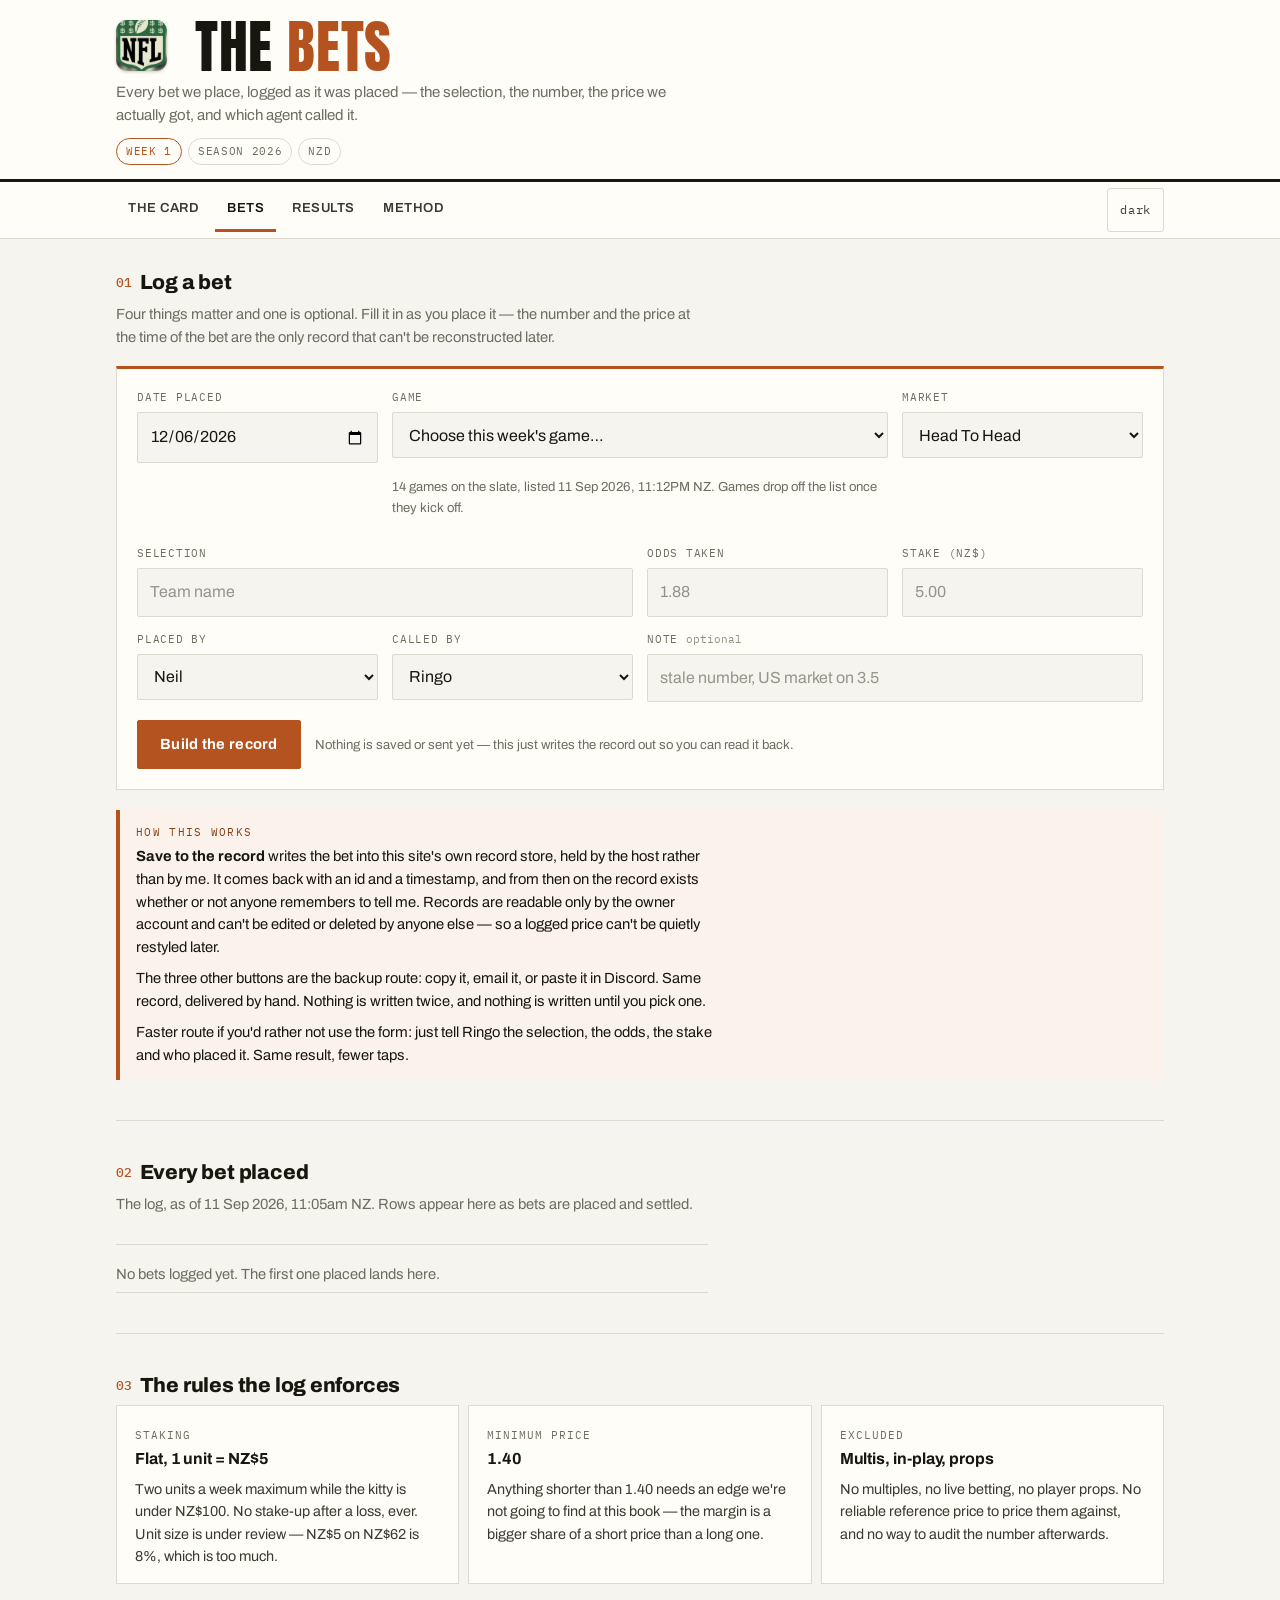
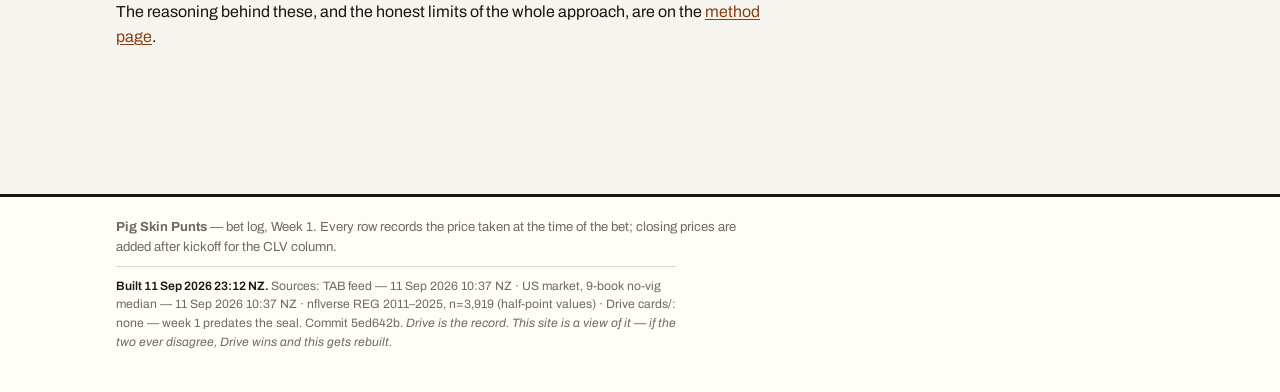
==== bets.html @ 344cbe03 "mark: tile set to the cap height, bottom on the baseline" ====
<!DOCTYPE html>
<html lang="en">
<head>
<meta charset="utf-8">
<meta name="viewport" content="width=device-width, initial-scale=1">
<title>Bets — Pig Skin Punts</title>
<meta name="description" content="Every bet placed, logged as it was placed. Enter a new bet in four fields.">
<link rel="preconnect" href="https://fonts.googleapis.com">
<link rel="preconnect" href="https://fonts.gstatic.com" crossorigin>
<link rel="stylesheet" href="https://fonts.googleapis.com/css2?family=Anton&family=Archivo:wght@400;600;700;800&family=IBM+Plex+Mono:wght@400;600&display=swap">
<link rel="stylesheet" href="assets/style.css?v=7c757b18">
<link rel="stylesheet" href="assets/extra.css?v=d5dc546a">
  <link rel="icon" href="assets/img/mark.png?v=fbabd2e8">
  <link rel="apple-touch-icon" href="assets/img/mark-180.png?v=22c5c44d">
</head>
<body>

<header class="masthead">
  <div class="masthead-inner">
    <h1 class="wordmark"><img class="mark" src="assets/img/mark.png?v=fbabd2e8" alt="" width="56" height="56"> The <span>bets</span></h1>
    <p class="tagline">Every bet we place, logged as it was placed — the selection, the number, the price we actually got, and which agent called it.</p>
    <div class="chips">
      <span class="chip live">Week 1</span>
      <span class="chip">Season 2026</span>
      <span class="chip">NZD</span>
    </div>
  </div>
</header>

<nav class="tabs">
  <div class="inner">
    <a href="index.html">The card</a>
    <a href="bets.html">Bets</a>
    <a href="results.html">Results</a>
    <a href="method.html">Method</a>
    <span class="spacer"></span>
    <button class="theme-toggle" id="themeToggle" type="button" aria-label="Switch colour theme">dark</button>
  </div>
</nav>

<main>

  <section id="entry">
    <h2><span class="num">01</span>Log a bet</h2>
    <p class="dek">Four things matter and one is optional. Fill it in as you place it — the number and the price at the time of the bet are the only record that can't be reconstructed later.</p>

    <form id="betForm" class="bet-form" autocomplete="off">
      <div class="field">
        <label for="f-date">Date placed</label>
        <input id="f-date" name="date" type="date">
      </div>
      <div class="field wide">
        <label for="f-game">Game</label>
        <select id="f-game" name="game">
          <option value="" selected disabled>Choose this week's game&hellip;</option>
        </select>
        <p class="hint" id="slateNote">Loading this week's games&hellip;</p>
      </div>
      <div class="field">
        <label for="f-market">Market</label>
        <select id="f-market" name="market">
          <option>Head To Head</option>
          <option>Line</option>
          <option>Total</option>
        </select>
      </div>
      <div class="field wide">
        <label for="f-sel">Selection</label>
        <input id="f-sel" name="selection" type="text" placeholder="Rams −3.5">
      </div>
      <div class="field">
        <label for="f-odds">Odds taken</label>
        <input id="f-odds" name="odds" type="number" step="0.01" min="1.01" placeholder="1.88" inputmode="decimal">
      </div>
      <div class="field">
        <label for="f-stake">Stake (NZ$)</label>
        <input id="f-stake" name="stake" type="number" step="0.50" min="0.5" placeholder="5.00" inputmode="decimal">
      </div>
      <div class="field">
        <label for="f-by">Placed by</label>
        <select id="f-by" name="placed_by">
          <option>Neil</option>
          <option>Curly</option>
        </select>
      </div>
      <div class="field">
        <label for="f-agent">Called by</label>
        <select id="f-agent" name="agent">
          <option>Ringo</option>
          <option>Curly's agent</option>
          <option>Both</option>
        </select>
      </div>
      <div class="field wide">
        <label for="f-note">Note <span class="opt">optional</span></label>
        <input id="f-note" name="note" type="text" placeholder="stale number, US market on 3.5">
      </div>

      <div class="actions">
        <button type="button" id="betBuild" class="primary">Build the record</button>
        <span class="hint">Nothing is saved or sent yet — this just writes the record out so you can read it back.</span>
      </div>
    </form>

    <div id="betOut" class="bet-out" hidden>
      <span class="kicker">The record — check it, then file it</span>
      <pre id="betLine" class="bet-line"></pre>
      <p class="hint">Nothing is saved or sent until you pick one of these four.</p>
      <div class="actions">
        <button type="button" id="betSave" class="primary">Save to the record</button>
        <button type="button" id="betCopy">Copy</button>
        <a id="betMail" class="btn-link" href="#">Email it to Ringo</a>
        <a id="betDiscord" class="btn-link" href="#">Or just paste it in Discord</a>
      </div>
      <p class="hint" id="betMsg"></p>
    </div>

    <div class="callout">
      <span class="kicker">How this works</span>
      <p><strong>Save to the record</strong> writes the bet into this site's own record store, held by the host rather than by me. It comes back with an id and a timestamp, and from then on the record exists whether or not anyone remembers to tell me. Records are readable only by the owner account and can't be edited or deleted by anyone else — so a logged price can't be quietly restyled later.</p>
      <p>The three other buttons are the backup route: copy it, email it, or paste it in Discord. Same record, delivered by hand. Nothing is written twice, and nothing is written until you pick one.</p>
      <p>Faster route if you'd rather not use the form: just tell Ringo the selection, the odds, the stake and who placed it. Same result, fewer taps.</p>
    </div>
  </section>

  <hr class="rule">

  <section>
    <h2><span class="num">02</span>Every bet placed</h2>
    <p class="dek" id="ledgerNote">The log. Rows appear here as bets are placed and settled.</p>
    <div id="betsTable" class="table-wrap">Loading the log…</div>
  </section>

  <hr class="rule">

  <section>
    <h2><span class="num">03</span>The rules the log enforces</h2>
    <div class="grid three">
      <div class="panel">
        <span class="meta">Staking</span>
        <h3>Flat, 1 unit = NZ$5</h3>
        <p>Two units a week maximum while the kitty is under NZ$100. No stake-up after a loss, ever. Unit size is under review — NZ$5 on NZ$62 is 8%, which is too much.</p>
      </div>
      <div class="panel">
        <span class="meta">Minimum price</span>
        <h3>1.40</h3>
        <p>Anything shorter than 1.40 needs an edge we're not going to find at this book — the margin is a bigger share of a short price than a long one.</p>
      </div>
      <div class="panel">
        <span class="meta">Excluded</span>
        <h3>Multis, in-play, props</h3>
        <p>No multiples, no live betting, no player props. No reliable reference price to price them against, and no way to audit the number afterwards.</p>
      </div>
    </div>
    <p style="margin-top:16px">The reasoning behind these, and the honest limits of the whole approach, are on the <a href="method.html">method page</a>.</p>
  </section>

</main>

<footer>
  <div class="inner">
    <p><strong>Pig Skin Punts</strong> — bet log, Week 1. Every row records the price taken at the time of the bet; closing prices are added after kickoff for the CLV column.</p>
  </div>
</footer>

<script src="assets/app.js?v=a3cd8387"></script>
</body>
</html>
---- assets/style.css ----
/* Pig Skin Punts — design system
   Light default, dark theme via [data-theme]. No @import (iOS Safari blocks
   rendering), no backdrop-filter, no IntersectionObserver reveals. */

:root {
  --paper: #f6f4ee;
  --surface: #fffdf8;
  --surface-2: #efece3;
  --ink: #17170f;
  --ink-2: #3b3a2f;
  --muted: #6e6c60;
  --line: #ddd9ce;
  --line-strong: #c4bfb0;

  --leather: #b4531f;
  --leather-deep: #8a3e14;
  --ringo: #0e6e63;
  --curly: #6d4ab8;
  --qualify: #1b7f3b;
  --fail: #9a9488;
  --warn: #a8600d;

  --display: "Anton", "Haettenschweiler", "Arial Narrow", sans-serif;
  --sans: "Archivo", -apple-system, BlinkMacSystemFont, "Segoe UI", sans-serif;
  --mono: "IBM Plex Mono", ui-monospace, "SF Mono", Menlo, monospace;

  --gap: 9px;
  --pad: 16px;
  --radius: 3px;
  --rule: 1px solid var(--line);
}

[data-theme="dark"] {
  --paper: #12120e;
  --surface: #1a1a15;
  --surface-2: #23231c;
  --ink: #ece8de;
  --ink-2: #c9c4b7;
  --muted: #948f80;
  --line: #302f27;
  --line-strong: #45443a;
  --leather: #e2793c;
  --leather-deep: #f0a06a;
  --ringo: #35b3a4;
  --curly: #a688f0;
  --qualify: #4ec274;
  --fail: #7d786c;
  --warn: #d99a3c;
}

* { box-sizing: border-box; }

html { -webkit-text-size-adjust: 100%; }

body {
  margin: 0;
  background: var(--paper);
  color: var(--ink);
  font-family: var(--sans);
  font-size: 16px;
  line-height: 1.55;
  font-synthesis-weight: none;
}

/* ---------- masthead + nav ---------- */
.masthead {
  border-bottom: 3px solid var(--ink);
  background: var(--surface);
}
.masthead-inner {
  max-width: 1080px;
  margin: 0 auto;
  padding: 20px var(--pad) 14px;
}
.wordmark {
  font-family: var(--display);
  font-size: clamp(2.1rem, 7vw, 3.6rem);
  line-height: 0.92;
  letter-spacing: 0.01em;
  text-transform: uppercase;
  margin: 0;
}
.wordmark span { color: var(--leather); }
.tagline {
  margin: 8px 0 0;
  color: var(--muted);
  font-size: 0.94rem;
  max-width: 62ch;
}

nav.tabs {
  background: var(--surface);
  border-bottom: var(--rule);
  position: sticky;
  top: 0;
  z-index: 20;
}
nav.tabs .inner {
  max-width: 1080px;
  margin: 0 auto;
  padding: 0 var(--pad);
  display: flex;
  align-items: center;
  gap: 4px;
  flex-wrap: wrap;
}
nav.tabs a {
  display: inline-flex;
  align-items: center;
  min-height: 44px;
  padding: 0 12px;
  color: var(--ink-2);
  text-decoration: none;
  font-size: 0.82rem;
  font-weight: 600;
  letter-spacing: 0.04em;
  text-transform: uppercase;
  border-bottom: 3px solid transparent;
}
nav.tabs a:hover { color: var(--leather); }
nav.tabs a[aria-current="page"] {
  color: var(--ink);
  border-bottom-color: var(--leather);
}
nav.tabs .spacer { flex: 1; }
.theme-toggle {
  min-height: 44px;
  padding: 0 12px;
  background: none;
  border: var(--rule);
  border-radius: var(--radius);
  color: var(--ink-2);
  font-family: var(--mono);
  font-size: 0.72rem;
  letter-spacing: 0.06em;
  cursor: pointer;
  margin: 6px 0;
}
.theme-toggle:hover { border-color: var(--leather); color: var(--leather); }

/* ---------- layout ---------- */
main {
  max-width: 1080px;
  margin: 0 auto;
  padding: 28px var(--pad) 64px;
}
section { margin: 0 0 40px; }
section > h2 {
  font-family: var(--sans);
  font-weight: 800;
  font-size: 1.28rem;
  letter-spacing: -0.01em;
  margin: 0 0 4px;
}
section > h2 .num {
  font-family: var(--mono);
  font-size: 0.8rem;
  color: var(--leather);
  font-weight: 500;
  margin-right: 8px;
  vertical-align: 2px;
}
.dek {
  color: var(--muted);
  font-size: 0.92rem;
  margin: 0 0 18px;
  max-width: 74ch;
}
.rule { border: 0; border-top: var(--rule); margin: 36px 0; }

p { max-width: 74ch; }
strong { font-weight: 700; }
a { color: var(--leather-deep); text-decoration-thickness: 1px; text-underline-offset: 2px; }

/* ---------- verdict banner ---------- */
.verdict {
  border: 2px solid var(--ink);
  border-left-width: 10px;
  background: var(--surface);
  padding: 18px 20px;
  margin-bottom: 28px;
}
.verdict.empty { border-left-color: var(--fail); }
.verdict .kicker {
  font-family: var(--mono);
  font-size: 0.72rem;
  letter-spacing: 0.14em;
  text-transform: uppercase;
  color: var(--muted);
}
.verdict h2 {
  font-family: var(--display);
  text-transform: uppercase;
  font-size: 1.6rem;
  line-height: 1.05;
  margin: 6px 0 6px;
}
.verdict p { margin: 0; color: var(--ink-2); font-size: 0.96rem; }

/* ---------- stat row ---------- */
.stats {
  display: grid;
  grid-template-columns: repeat(auto-fit, minmax(150px, 1fr));
  gap: var(--gap);
}
.stat {
  background: var(--surface);
  border: var(--rule);
  padding: 12px 14px;
}
.stat .label {
  font-family: var(--mono);
  font-size: 0.68rem;
  letter-spacing: 0.1em;
  text-transform: uppercase;
  color: var(--muted);
  display: block;
}
.stat .value {
  font-family: var(--mono);
  font-size: 1.5rem;
  font-weight: 600;
  font-variant-numeric: tabular-nums;
  display: block;
  margin-top: 4px;
  letter-spacing: -0.02em;
}
.stat .note { font-size: 0.78rem; color: var(--muted); display: block; margin-top: 2px; }
.stat.warn .value { color: var(--warn); }
.stat.pass .value { color: var(--fail); }

/* ---------- chips ---------- */
.chips { display: flex; flex-wrap: wrap; gap: 6px; margin: 10px 0 0; }
.chip {
  font-family: var(--mono);
  font-size: 0.7rem;
  letter-spacing: 0.06em;
  text-transform: uppercase;
  padding: 4px 9px;
  border: var(--rule);
  border-radius: 999px;
  color: var(--muted);
  background: var(--surface);
}
.chip.ringo { color: var(--ringo); border-color: var(--ringo); }
.chip.curly { color: var(--curly); border-color: var(--curly); }
.chip.live { color: var(--leather); border-color: var(--leather); }

/* ---------- the gate bar (signature viz) ---------- */
.gate-row {
  display: grid;
  grid-template-columns: 132px 1fr 74px;
  gap: 12px;
  align-items: center;
  padding: 9px 0;
  border-bottom: var(--rule);
}
.gate-row:last-child { border-bottom: 0; }
.gate-row .who { font-size: 0.86rem; font-weight: 600; }
.gate-row .who small {
  display: block;
  font-family: var(--mono);
  font-weight: 400;
  font-size: 0.68rem;
  color: var(--muted);
  letter-spacing: 0.04em;
}
.gate {
  position: relative;
  height: 20px;
  background: var(--surface-2);
  border-radius: 2px;
  overflow: hidden;
}
.gate .zero,
.gate .threshold {
  position: absolute;
  top: 0;
  bottom: 0;
  width: 1px;
}
.gate .zero { background: var(--line-strong); }
.gate .threshold {
  border-left: 1px dashed var(--qualify);
  background: none;
  width: 0;
}
.gate .bar {
  position: absolute;
  top: 4px;
  bottom: 4px;
  background: var(--fail);
  border-radius: 1px;
}
.gate .bar.qualify { background: var(--qualify); }
.gate .edgeline {
  position: absolute;
  top: 0;
  bottom: 0;
  width: 1px;
  background: var(--ink);
}
.gate-col { text-align: right; }
.gate-col .edge {
  font-family: var(--mono);
  font-size: 0.9rem;
  font-weight: 600;
  font-variant-numeric: tabular-nums;
}
.gate-col .badge {
  display: block;
  font-family: var(--mono);
  font-size: 0.62rem;
  letter-spacing: 0.1em;
  text-transform: uppercase;
  color: var(--hair, var(--muted));
  margin-top: 2px;
}
.gate-col .badge.pass { color: var(--fail); }
.gate-col .badge.qualify { color: var(--qualify); }
.legend {
  display: flex;
  flex-wrap: wrap;
  gap: 14px;
  font-size: 0.76rem;
  color: var(--muted);
  margin-top: 12px;
}
.legend i {
  display: inline-block;
  width: 22px;
  height: 8px;
  vertical-align: 1px;
  margin-right: 5px;
  border-radius: 1px;
}

/* ---------- tables ---------- */
.table-wrap { overflow-x: auto; -webkit-overflow-scrolling: touch; }
table {
  width: 100%;
  border-collapse: collapse;
  font-size: 0.88rem;
  min-width: 520px;
}
caption {
  text-align: left;
  font-family: var(--mono);
  font-size: 0.72rem;
  letter-spacing: 0.08em;
  text-transform: uppercase;
  color: var(--muted);
  padding-bottom: 8px;
}
th, td {
  text-align: left;
  padding: 9px 10px;
  border-bottom: var(--rule);
  vertical-align: bottom;
}
thead th {
  font-family: var(--mono);
  font-size: 0.68rem;
  letter-spacing: 0.08em;
  text-transform: uppercase;
  color: var(--muted);
  font-weight: 500;
  border-bottom: 1px solid var(--line-strong);
}
td.n, th.n {
  text-align: right;
  font-family: var(--mono);
  font-variant-numeric: tabular-nums;
}
tbody tr:hover { background: var(--surface); }
tr.flagged td { background: color-mix(in srgb, var(--qualify) 9%, transparent); }
td .was { color: var(--muted); font-size: 0.78rem; display: block; }
.neg { color: var(--fail); }
.pos { color: var(--qualify); font-weight: 600; }

/* ---------- spike chart ---------- */
.spikes {
  display: flex;
  align-items: flex-end;
  gap: 10px;
  height: 190px;
  padding: 16px 14px 0;
  background: var(--surface);
  border: var(--rule);
  margin-top: 14px;
}
.spike {
  flex: 1;
  display: flex;
  flex-direction: column;
  justify-content: flex-end;
  align-items: center;
  height: 100%;
  gap: 4px;
}
.spike .bars { display: flex; align-items: flex-end; gap: 3px; height: 100%; width: 100%; justify-content: center; }
.spike .b {
  width: 45%;
  max-width: 22px;
  border-radius: 1px 1px 0 0;
  transition: height 240ms ease;
}
.spike .b.one { background: var(--ringo); }
.spike .b.two { background: var(--leather); opacity: 0.35; }
.spike .val {
  font-family: var(--mono);
  font-size: 0.66rem;
  color: var(--muted);
  font-variant-numeric: tabular-nums;
}
.spike .k {
  font-family: var(--mono);
  font-size: 0.78rem;
  font-weight: 600;
  border-top: var(--rule);
  width: 100%;
  text-align: center;
  padding-top: 4px;
}
.toggle-row { display: flex; flex-wrap: wrap; gap: 8px; margin-top: 12px; }
.toggle-row button {
  min-height: 44px;
  padding: 0 14px;
  font-family: var(--mono);
  font-size: 0.74rem;
  letter-spacing: 0.05em;
  text-transform: uppercase;
  background: var(--surface);
  border: var(--rule);
  border-radius: var(--radius);
  color: var(--muted);
  cursor: pointer;
}
.toggle-row button[aria-pressed="true"] {
  border-color: var(--ink);
  color: var(--ink);
  font-weight: 600;
}

/* ---------- cards / panels ---------- */
.grid { display: grid; gap: var(--gap); }
.grid.two { grid-template-columns: repeat(auto-fit, minmax(280px, 1fr)); }
.grid.three { grid-template-columns: repeat(auto-fit, minmax(230px, 1fr)); }
.panel {
  background: var(--surface);
  border: var(--rule);
  padding: 16px 18px;
}
.panel h3 {
  margin: 0 0 6px;
  font-size: 1rem;
  font-weight: 700;
  letter-spacing: -0.005em;
}
.panel p { margin: 0 0 10px; font-size: 0.9rem; color: var(--ink-2); }
.panel p:last-child { margin-bottom: 0; }
.panel .meta {
  font-family: var(--mono);
  font-size: 0.68rem;
  letter-spacing: 0.09em;
  text-transform: uppercase;
  color: var(--muted);
}
.panel.agent-ringo { border-top: 3px solid var(--ringo); }
.panel.agent-curly { border-top: 3px solid var(--curly); }
.panel.accept { border-left: 4px solid var(--qualify); }
.panel.reject { border-left: 4px solid var(--leather); }
.panel.hold { border-left: 4px solid var(--warn); }

/* ---------- lists ---------- */
ul.tight { margin: 8px 0 0; padding-left: 18px; }
ul.tight li { margin-bottom: 6px; font-size: 0.92rem; }
ol.steps { margin: 8px 0 0; padding-left: 20px; }
ol.steps li { margin-bottom: 8px; font-size: 0.92rem; }
dl.facts { margin: 0; }
dl.facts div {
  display: grid;
  grid-template-columns: 1fr auto;
  gap: 10px;
  padding: 7px 0;
  border-bottom: var(--rule);
  font-size: 0.9rem;
}
dl.facts dt { color: var(--ink-2); }
dl.facts dd {
  margin: 0;
  font-family: var(--mono);
  font-variant-numeric: tabular-nums;
  font-weight: 600;
}

/* ---------- code / hashes ---------- */
code, .mono {
  font-family: var(--mono);
  font-size: 0.84em;
  background: var(--surface-2);
  padding: 1px 5px;
  border-radius: 2px;
}
pre {
  font-family: var(--mono);
  font-size: 0.78rem;
  background: var(--surface-2);
  border: var(--rule);
  padding: 12px 14px;
  overflow-x: auto;
  margin: 12px 0;
  line-height: 1.6;
}
pre code { background: none; padding: 0; }

/* ---------- seal ---------- */
.seal-grid { display: grid; gap: var(--gap); grid-template-columns: repeat(auto-fit, minmax(250px, 1fr)); }
.seal {
  border: var(--rule);
  background: var(--surface);
  padding: 14px 16px;
}
.seal.ringo { border-top: 3px solid var(--ringo); }
.seal.curly { border-top: 3px solid var(--curly); }
.seal .who {
  font-family: var(--mono);
  font-size: 0.72rem;
  letter-spacing: 0.1em;
  text-transform: uppercase;
  display: flex;
  justify-content: space-between;
}
.seal .hash {
  font-family: var(--mono);
  font-size: 0.72rem;
  word-break: break-all;
  color: var(--muted);
  background: var(--surface-2);
  padding: 8px 9px;
  margin: 10px 0 8px;
  border-radius: 2px;
}
.seal .state { font-family: var(--mono); font-size: 0.72rem; }

/* ---------- callout ---------- */
.callout {
  border-left: 4px solid var(--leather);
  background: color-mix(in srgb, var(--leather) 6%, var(--surface));
  padding: 14px 16px;
  margin: 16px 0;
}
.callout .kicker {
  font-family: var(--mono);
  font-size: 0.68rem;
  letter-spacing: 0.12em;
  text-transform: uppercase;
  color: var(--leather-deep);
  display: block;
  margin-bottom: 4px;
}
.callout p { margin: 0 0 8px; font-size: 0.92rem; }
.callout p:last-child { margin-bottom: 0; }

/* ---------- footer ---------- */
footer {
  border-top: 3px solid var(--ink);
  background: var(--surface);
  margin-top: 40px;
}
footer .inner {
  max-width: 1080px;
  margin: 0 auto;
  padding: 20px var(--pad) 32px;
  font-size: 0.82rem;
  color: var(--muted);
}
footer .inner p { margin: 0 0 8px; max-width: 80ch; }

/* ---------- responsive ---------- */
@media (max-width: 560px) {
  .gate-row { grid-template-columns: 1fr; gap: 6px; padding: 12px 0; }
  .gate-col { text-align: left; }
  .gate-col .badge { display: inline; margin-left: 8px; }
  .wordmark { letter-spacing: 0; }
  .spikes { height: 160px; gap: 5px; padding: 12px 8px 0; }
  .spike .b { max-width: 14px; }
}

@media (prefers-reduced-motion: reduce) {
  * { transition: none !important; animation: none !important; }
}

@media print {
  nav.tabs, .theme-toggle { display: none; }
  body { background: #fff; }
}
---- assets/extra.css ----
/* Pig Skin Punts — components for the betting pages (bets / results / record strip).
   Kept separate from style.css so the older pages are untouched. */

/* ---------- record strip ---------- */
.stats.record-strip {
  display: grid;
  grid-template-columns: repeat(6, minmax(0, 1fr));
  gap: 1px;
  background: var(--line);
  border: 1px solid var(--line);
  margin: 22px 0 34px;
}
.stats.record-strip .stat {
  background: var(--surface);
  padding: 14px 14px 16px;
  border: 0;
}
.stats.record-strip .stat .value { font-size: 1.5rem; }
.stat.good .value { color: var(--qualify); }
.stat.fail .value { color: var(--fail); }

/* ---------- empty states ---------- */
.empty-note {
  color: var(--muted);
  font-size: 0.92rem;
  padding: 18px 0 6px;
  border-top: 1px solid var(--line);
  border-bottom: 1px solid var(--line);
  margin: 10px 0 0;
}

/* ---------- bankroll chart ---------- */
.chart { margin: 16px 0 6px; }
.chart svg { width: 100%; height: auto; display: block; color: var(--muted); }

/* ---------- bet entry form ---------- */
.bet-form {
  display: grid;
  grid-template-columns: repeat(4, minmax(0, 1fr));
  gap: 14px;
  margin: 18px 0 20px;
  padding: 20px;
  background: var(--surface);
  border: 1px solid var(--line);
  border-top: 3px solid var(--leather);
}
.field { display: flex; flex-direction: column; gap: 6px; min-width: 0; }
.field.wide { grid-column: span 2; }
.field label {
  font-family: var(--mono);
  font-size: 0.68rem;
  letter-spacing: 0.07em;
  text-transform: uppercase;
  color: var(--muted);
}
.field .opt { text-transform: none; letter-spacing: 0; opacity: 0.75; }
.field input, .field select {
  font: inherit;
  font-size: 1rem;
  padding: 11px 12px;
  min-height: 46px;
  color: var(--ink);
  background: var(--paper);
  border: 1px solid var(--line);
  border-radius: 2px;
  width: 100%;
  box-sizing: border-box;
}
.field input:focus, .field select:focus {
  outline: 2px solid var(--ringo);
  outline-offset: 1px;
  border-color: var(--ringo);
}
.field input::placeholder { color: var(--muted); opacity: 0.7; }
.bet-form .actions { grid-column: 1 / -1; }

/* ---------- buttons ---------- */
.actions {
  display: flex;
  flex-wrap: wrap;
  align-items: center;
  gap: 14px;
  margin-top: 4px;
}
button.primary {
  font: inherit;
  font-weight: 700;
  font-size: 0.92rem;
  letter-spacing: 0.02em;
  padding: 12px 22px;
  min-height: 46px;
  color: #fff;
  background: var(--leather);
  border: 1px solid var(--leather);
  border-radius: 2px;
  cursor: pointer;
}
button.primary:hover { background: var(--leather-deep); border-color: var(--leather-deep); }
a.btn-link {
  font-family: var(--mono);
  font-size: 0.82rem;
  color: var(--ringo);
  text-decoration: none;
  border-bottom: 1px solid currentColor;
  padding-bottom: 1px;
}
a.btn-link:hover { color: var(--leather); }
.hint { font-size: 0.82rem; color: var(--muted); }

/* ---------- the built record ---------- */
.bet-out {
  margin: 0 0 22px;
  padding: 18px 20px 20px;
  background: var(--surface);
  border: 1px solid var(--line);
  border-left: 3px solid var(--ringo);
}
.bet-line {
  font-family: var(--mono);
  font-size: 0.84rem;
  line-height: 1.6;
  white-space: pre-wrap;
  word-break: break-word;
  margin: 10px 0 16px;
  padding: 14px;
  background: var(--paper);
  border: 1px solid var(--line);
  color: var(--ink);
}

/* ---------- build stamp ---------- */
.build-stamp {
  font-size: 0.76rem;
  line-height: 1.55;
  color: var(--muted);
  margin-top: 12px;
  padding-top: 10px;
  border-top: 1px solid var(--line);
}
.build-stamp strong { color: var(--ink); font-weight: 600; }

/* ---------- long tables ---------- */
.table-wrap table tbody tr:nth-child(even) { background: rgba(0, 0, 0, 0.028); }
[data-theme="dark"] .table-wrap table tbody tr:nth-child(even) { background: rgba(255, 255, 255, 0.045); }
.table-wrap table tbody tr:hover { background: rgba(180, 83, 31, 0.07); }
td.near, .near { color: var(--leather); font-weight: 600; }

/* ---------- footer links ---------- */
.footer-links { margin-top: 10px; }
.footer-links a { color: var(--muted); }
.footer-links a:hover { color: var(--leather); }

/* ---------- responsive ---------- */
@media (max-width: 900px) {
  .stats.record-strip { grid-template-columns: repeat(3, minmax(0, 1fr)); }
  .bet-form { grid-template-columns: repeat(2, minmax(0, 1fr)); }
}
@media (max-width: 560px) {
  .stats.record-strip { grid-template-columns: repeat(2, minmax(0, 1fr)); }
  .bet-form { grid-template-columns: minmax(0, 1fr); padding: 16px; }
  .field.wide { grid-column: span 1; }
  .stats.record-strip .stat .value { font-size: 1.28rem; }
}

/* ---------- form controls that refuse to shrink ----------
   A bare `1fr` grid track has an automatic minimum, so any control with a large intrinsic
   width drags the whole column wider than the box that contains it. WebKit's date control
   is the worst offender (iOS gives input[type=date] its own width), so the tracks above are
   all minmax(0, 1fr) and the controls get pinned to their cell. Deliberately no
   appearance:none — the native date picker on iOS is worth keeping. */
.field input, .field select { min-width: 0; max-width: 100%; }
.field input[type="date"] { width: 100%; min-width: 0; max-width: 100%; }

/* iOS is the case this block exists for. Its date control ignores width:100% and sizes
   itself, so it gets WebKit's own fill value. The @supports gate is iOS-only -- no other
   engine exposes -webkit-touch-callout as "none", so this cannot affect desktop browsers,
   and appearance is deliberately left alone so the native date picker keeps working. */
@supports (-webkit-touch-callout: none) {
  .field input[type="date"] { width: -webkit-fill-available; max-width: 100%; }
}

/* ---------- the mark ----------
   The shield sits inside the wordmark rather than beside it, so it scales with the display
   type and needs no extra layout: inline-block, sized in em, nudged to sit on the caps'
   baseline. Inline (not flex) on purpose -- a flex wordmark would swallow the space
   between "Pig Skin" and the highlighted word. */
h1.wordmark img.mark {
  display: inline-block;
  height: 0.88em;
  width: 0.88em;
  border-radius: 22%;
  vertical-align: baseline;
  margin-right: 0.24em;
  box-shadow: 0 1px 3px rgba(23, 23, 15, 0.22);
};

/* The tile's own background is dark green, which reads well on the cream theme and
   disappears against the dark one. A hairline ring (drawn as a shadow, so it costs no
   layout) separates it without changing the mark itself. */
html[data-theme="dark"] h1.wordmark img.mark {
  box-shadow: 0 0 0 1px rgba(246, 244, 238, 0.32), 0 1px 3px rgba(0, 0, 0, 0.55);
}
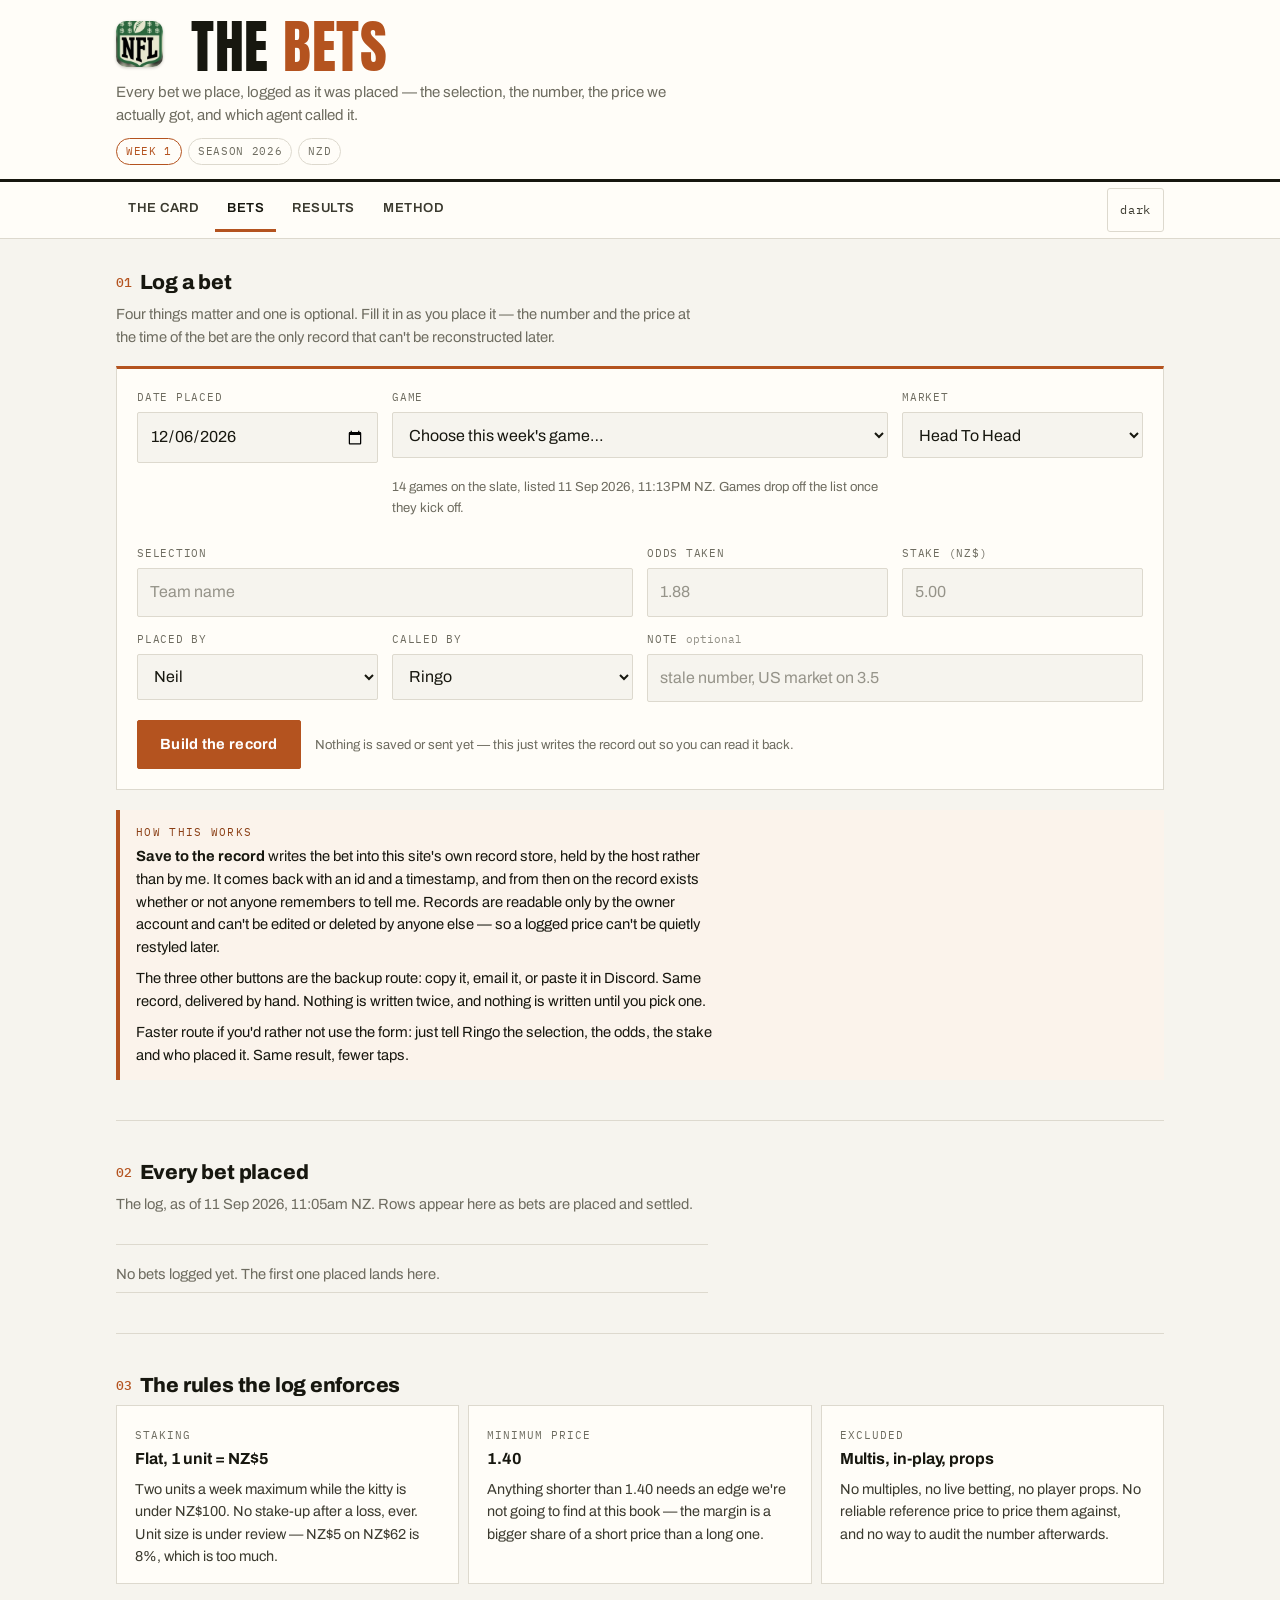
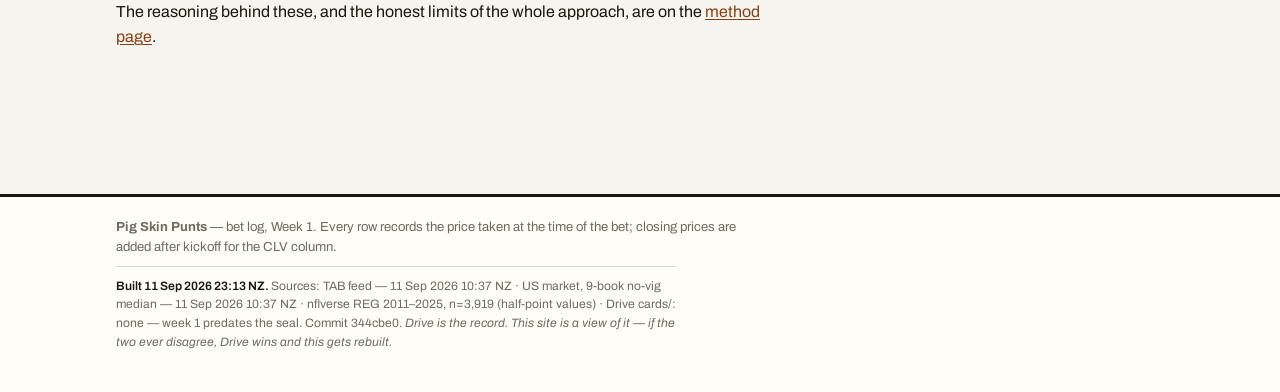
==== commit 0d557469: "mark: optical size -- the dark tile reads larger than it measures" ====
--- a/bets.html
+++ b/bets.html
@@ -9,7 +9,7 @@
 <link rel="preconnect" href="https://fonts.gstatic.com" crossorigin>
 <link rel="stylesheet" href="https://fonts.googleapis.com/css2?family=Anton&family=Archivo:wght@400;600;700;800&family=IBM+Plex+Mono:wght@400;600&display=swap">
 <link rel="stylesheet" href="assets/style.css?v=7c757b18">
-<link rel="stylesheet" href="assets/extra.css?v=d5dc546a">
+<link rel="stylesheet" href="assets/extra.css?v=f0cb37d6">
   <link rel="icon" href="assets/img/mark.png?v=fbabd2e8">
   <link rel="apple-touch-icon" href="assets/img/mark-180.png?v=22c5c44d">
 </head>
--- a/assets/extra.css
+++ b/assets/extra.css
@@ -186,10 +186,10 @@
    between "Pig Skin" and the highlighted word. */
 h1.wordmark img.mark {
   display: inline-block;
-  height: 0.88em;
-  width: 0.88em;
+  height: 0.81em;
+  width: 0.81em;
   border-radius: 22%;
-  vertical-align: baseline;
+  vertical-align: 0.065em;
   margin-right: 0.24em;
   box-shadow: 0 1px 3px rgba(23, 23, 15, 0.22);
 };
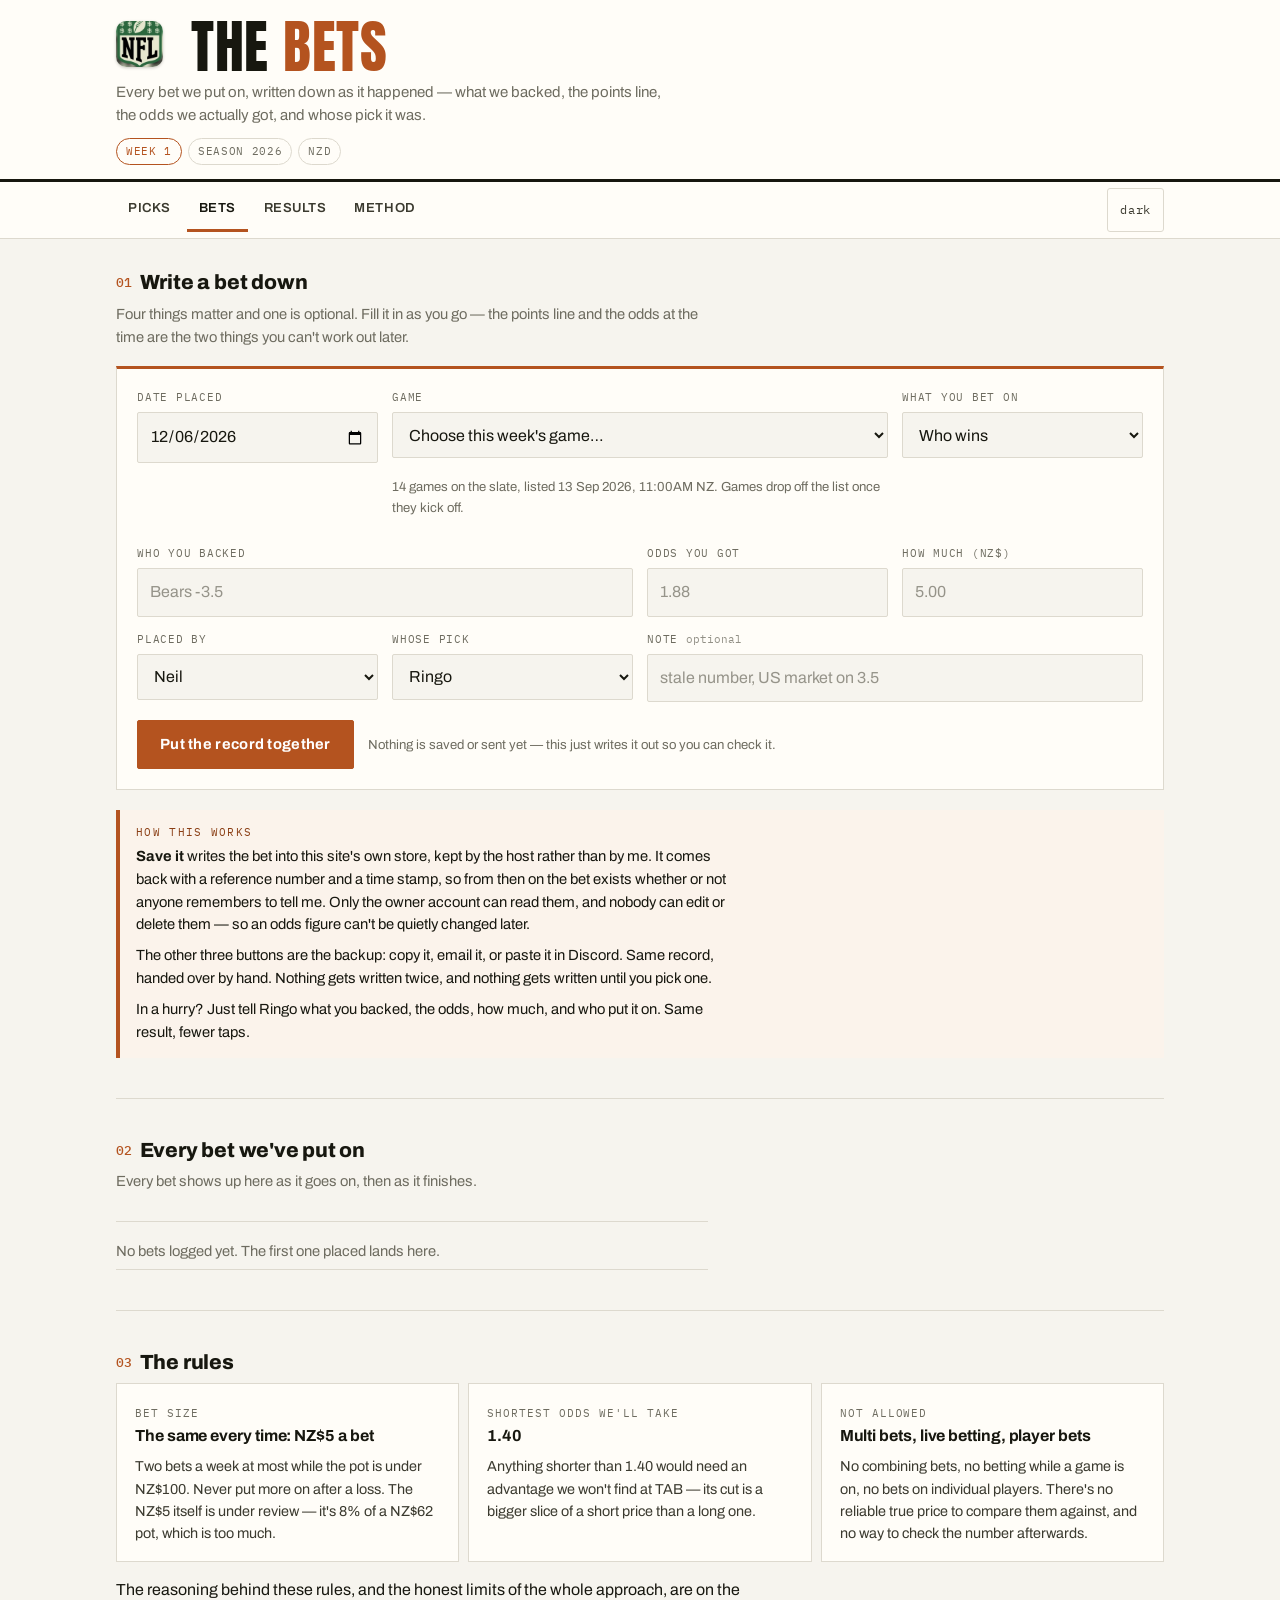
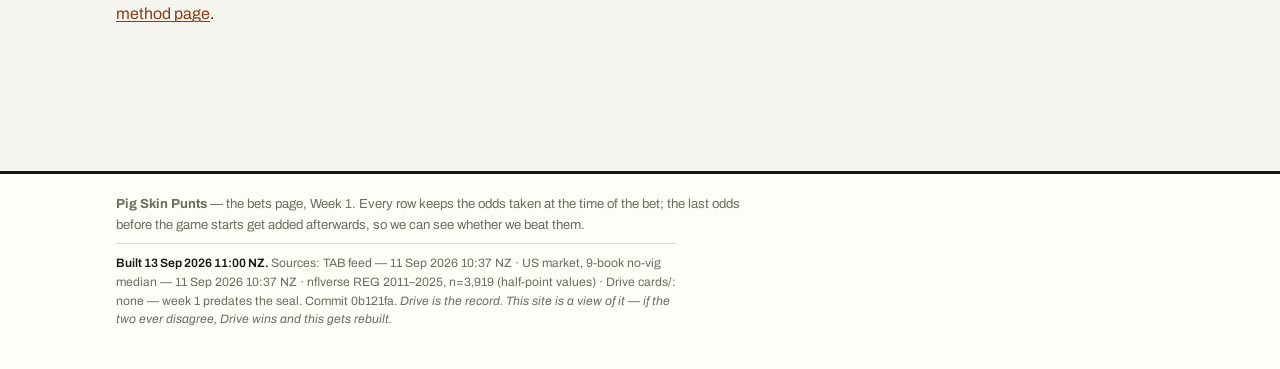
==== commit dc886afb: "site copy: plain-English pass across every page" ====
--- a/bets.html
+++ b/bets.html
@@ -18,7 +18,7 @@
 <header class="masthead">
   <div class="masthead-inner">
     <h1 class="wordmark"><img class="mark" src="assets/img/mark.png?v=fbabd2e8" alt="" width="56" height="56"> The <span>bets</span></h1>
-    <p class="tagline">Every bet we place, logged as it was placed — the selection, the number, the price we actually got, and which agent called it.</p>
+    <p class="tagline">Every bet we put on, written down as it happened — what we backed, the points line, the odds we actually got, and whose pick it was.</p>
     <div class="chips">
       <span class="chip live">Week 1</span>
       <span class="chip">Season 2026</span>
@@ -29,7 +29,7 @@
 
 <nav class="tabs">
   <div class="inner">
-    <a href="index.html">The card</a>
+    <a href="index.html">Picks</a>
     <a href="bets.html">Bets</a>
     <a href="results.html">Results</a>
     <a href="method.html">Method</a>
@@ -41,8 +41,8 @@
 <main>
 
   <section id="entry">
-    <h2><span class="num">01</span>Log a bet</h2>
-    <p class="dek">Four things matter and one is optional. Fill it in as you place it — the number and the price at the time of the bet are the only record that can't be reconstructed later.</p>
+    <h2><span class="num">01</span>Write a bet down</h2>
+    <p class="dek">Four things matter and one is optional. Fill it in as you go — the points line and the odds at the time are the two things you can't work out later.</p>
 
     <form id="betForm" class="bet-form" autocomplete="off">
       <div class="field">
@@ -57,23 +57,23 @@
         <p class="hint" id="slateNote">Loading this week's games&hellip;</p>
       </div>
       <div class="field">
-        <label for="f-market">Market</label>
+        <label for="f-market">What you bet on</label>
         <select id="f-market" name="market">
-          <option>Head To Head</option>
-          <option>Line</option>
-          <option>Total</option>
+          <option>Who wins</option>
+          <option>Points line</option>
+          <option>Total points</option>
         </select>
       </div>
       <div class="field wide">
-        <label for="f-sel">Selection</label>
+        <label for="f-sel">Who you backed</label>
         <input id="f-sel" name="selection" type="text" placeholder="Rams −3.5">
       </div>
       <div class="field">
-        <label for="f-odds">Odds taken</label>
+        <label for="f-odds">Odds you got</label>
         <input id="f-odds" name="odds" type="number" step="0.01" min="1.01" placeholder="1.88" inputmode="decimal">
       </div>
       <div class="field">
-        <label for="f-stake">Stake (NZ$)</label>
+        <label for="f-stake">How much (NZ$)</label>
         <input id="f-stake" name="stake" type="number" step="0.50" min="0.5" placeholder="5.00" inputmode="decimal">
       </div>
       <div class="field">
@@ -84,7 +84,7 @@
         </select>
       </div>
       <div class="field">
-        <label for="f-agent">Called by</label>
+        <label for="f-agent">Whose pick</label>
         <select id="f-agent" name="agent">
           <option>Ringo</option>
           <option>Curly's agent</option>
@@ -97,17 +97,17 @@
       </div>
 
       <div class="actions">
-        <button type="button" id="betBuild" class="primary">Build the record</button>
-        <span class="hint">Nothing is saved or sent yet — this just writes the record out so you can read it back.</span>
+        <button type="button" id="betBuild" class="primary">Put the record together</button>
+        <span class="hint">Nothing is saved or sent yet — this just writes it out so you can check it.</span>
       </div>
     </form>
 
     <div id="betOut" class="bet-out" hidden>
-      <span class="kicker">The record — check it, then file it</span>
+      <span class="kicker">The record — check it, then save it</span>
       <pre id="betLine" class="bet-line"></pre>
       <p class="hint">Nothing is saved or sent until you pick one of these four.</p>
       <div class="actions">
-        <button type="button" id="betSave" class="primary">Save to the record</button>
+        <button type="button" id="betSave" class="primary">Save it</button>
         <button type="button" id="betCopy">Copy</button>
         <a id="betMail" class="btn-link" href="#">Email it to Ringo</a>
         <a id="betDiscord" class="btn-link" href="#">Or just paste it in Discord</a>
@@ -117,49 +117,49 @@
 
     <div class="callout">
       <span class="kicker">How this works</span>
-      <p><strong>Save to the record</strong> writes the bet into this site's own record store, held by the host rather than by me. It comes back with an id and a timestamp, and from then on the record exists whether or not anyone remembers to tell me. Records are readable only by the owner account and can't be edited or deleted by anyone else — so a logged price can't be quietly restyled later.</p>
-      <p>The three other buttons are the backup route: copy it, email it, or paste it in Discord. Same record, delivered by hand. Nothing is written twice, and nothing is written until you pick one.</p>
-      <p>Faster route if you'd rather not use the form: just tell Ringo the selection, the odds, the stake and who placed it. Same result, fewer taps.</p>
+      <p><strong>Save it</strong> writes the bet into this site's own store, kept by the host rather than by me. It comes back with a reference number and a time stamp, so from then on the bet exists whether or not anyone remembers to tell me. Only the owner account can read them, and nobody can edit or delete them — so an odds figure can't be quietly changed later.</p>
+      <p>The other three buttons are the backup: copy it, email it, or paste it in Discord. Same record, handed over by hand. Nothing gets written twice, and nothing gets written until you pick one.</p>
+      <p>In a hurry? Just tell Ringo what you backed, the odds, how much, and who put it on. Same result, fewer taps.</p>
     </div>
   </section>
 
   <hr class="rule">
 
   <section>
-    <h2><span class="num">02</span>Every bet placed</h2>
-    <p class="dek" id="ledgerNote">The log. Rows appear here as bets are placed and settled.</p>
+    <h2><span class="num">02</span>Every bet we've put on</h2>
+    <p class="dek">Every bet shows up here as it goes on, then as it finishes.</p>
     <div id="betsTable" class="table-wrap">Loading the log…</div>
   </section>
 
   <hr class="rule">
 
   <section>
-    <h2><span class="num">03</span>The rules the log enforces</h2>
+    <h2><span class="num">03</span>The rules</h2>
     <div class="grid three">
       <div class="panel">
-        <span class="meta">Staking</span>
-        <h3>Flat, 1 unit = NZ$5</h3>
-        <p>Two units a week maximum while the kitty is under NZ$100. No stake-up after a loss, ever. Unit size is under review — NZ$5 on NZ$62 is 8%, which is too much.</p>
+        <span class="meta">Bet size</span>
+        <h3>The same every time: NZ$5 a bet</h3>
+        <p>Two bets a week at most while the pot is under NZ$100. Never put more on after a loss. The NZ$5 itself is under review — it's 8% of a NZ$62 pot, which is too much.</p>
       </div>
       <div class="panel">
-        <span class="meta">Minimum price</span>
+        <span class="meta">Shortest odds we'll take</span>
         <h3>1.40</h3>
-        <p>Anything shorter than 1.40 needs an edge we're not going to find at this book — the margin is a bigger share of a short price than a long one.</p>
+        <p>Anything shorter than 1.40 would need an advantage we won't find at TAB — its cut is a bigger slice of a short price than a long one.</p>
       </div>
       <div class="panel">
-        <span class="meta">Excluded</span>
-        <h3>Multis, in-play, props</h3>
-        <p>No multiples, no live betting, no player props. No reliable reference price to price them against, and no way to audit the number afterwards.</p>
+        <span class="meta">Not allowed</span>
+        <h3>Multi bets, live betting, player bets</h3>
+        <p>No combining bets, no betting while a game is on, no bets on individual players. There's no reliable true price to compare them against, and no way to check the number afterwards.</p>
       </div>
     </div>
-    <p style="margin-top:16px">The reasoning behind these, and the honest limits of the whole approach, are on the <a href="method.html">method page</a>.</p>
+    <p style="margin-top:16px">The reasoning behind these rules, and the honest limits of the whole approach, are on the <a href="method.html">method page</a>.</p>
   </section>
 
 </main>
 
 <footer>
   <div class="inner">
-    <p><strong>Pig Skin Punts</strong> — bet log, Week 1. Every row records the price taken at the time of the bet; closing prices are added after kickoff for the CLV column.</p>
+    <p><strong>Pig Skin Punts</strong> — the bets page, Week 1. Every row keeps the odds taken at the time of the bet; the last odds before the game starts get added afterwards, so we can see whether we beat them.</p>
   </div>
 </footer>
 
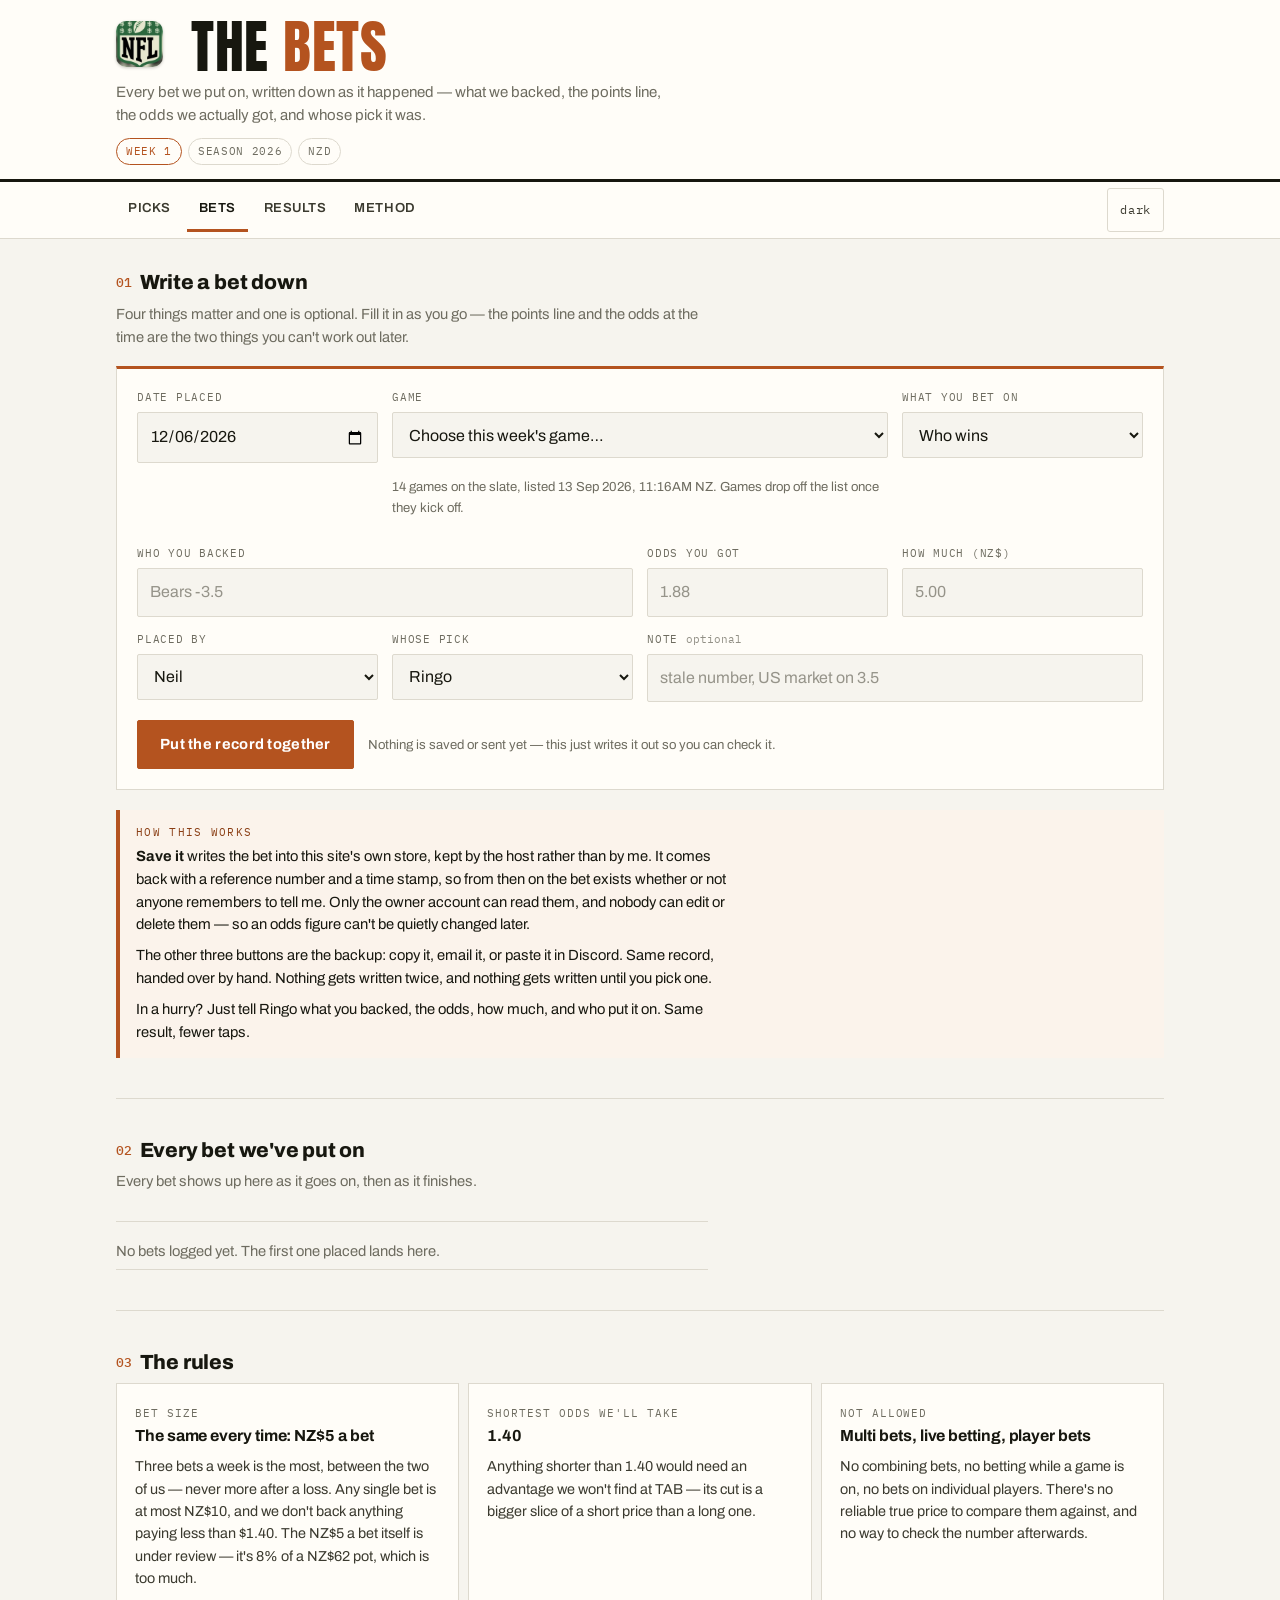
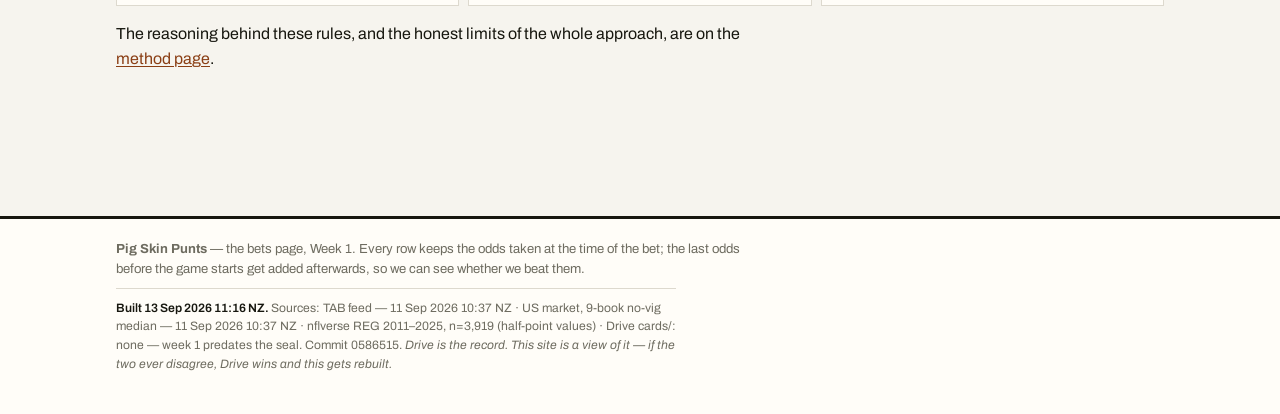
==== commit 588f97a7: "plain-language pass finished; money cap reconciled to the operating doc; Thursday-lane sample note" ====
--- a/bets.html
+++ b/bets.html
@@ -139,7 +139,7 @@
       <div class="panel">
         <span class="meta">Bet size</span>
         <h3>The same every time: NZ$5 a bet</h3>
-        <p>Two bets a week at most while the pot is under NZ$100. Never put more on after a loss. The NZ$5 itself is under review — it's 8% of a NZ$62 pot, which is too much.</p>
+        <p>Three bets a week is the most, between the two of us — never more after a loss. Any single bet is at most NZ$10, and we don't back anything paying less than $1.40. The NZ$5 a bet itself is under review — it's 8% of a NZ$62 pot, which is too much.</p>
       </div>
       <div class="panel">
         <span class="meta">Shortest odds we'll take</span>
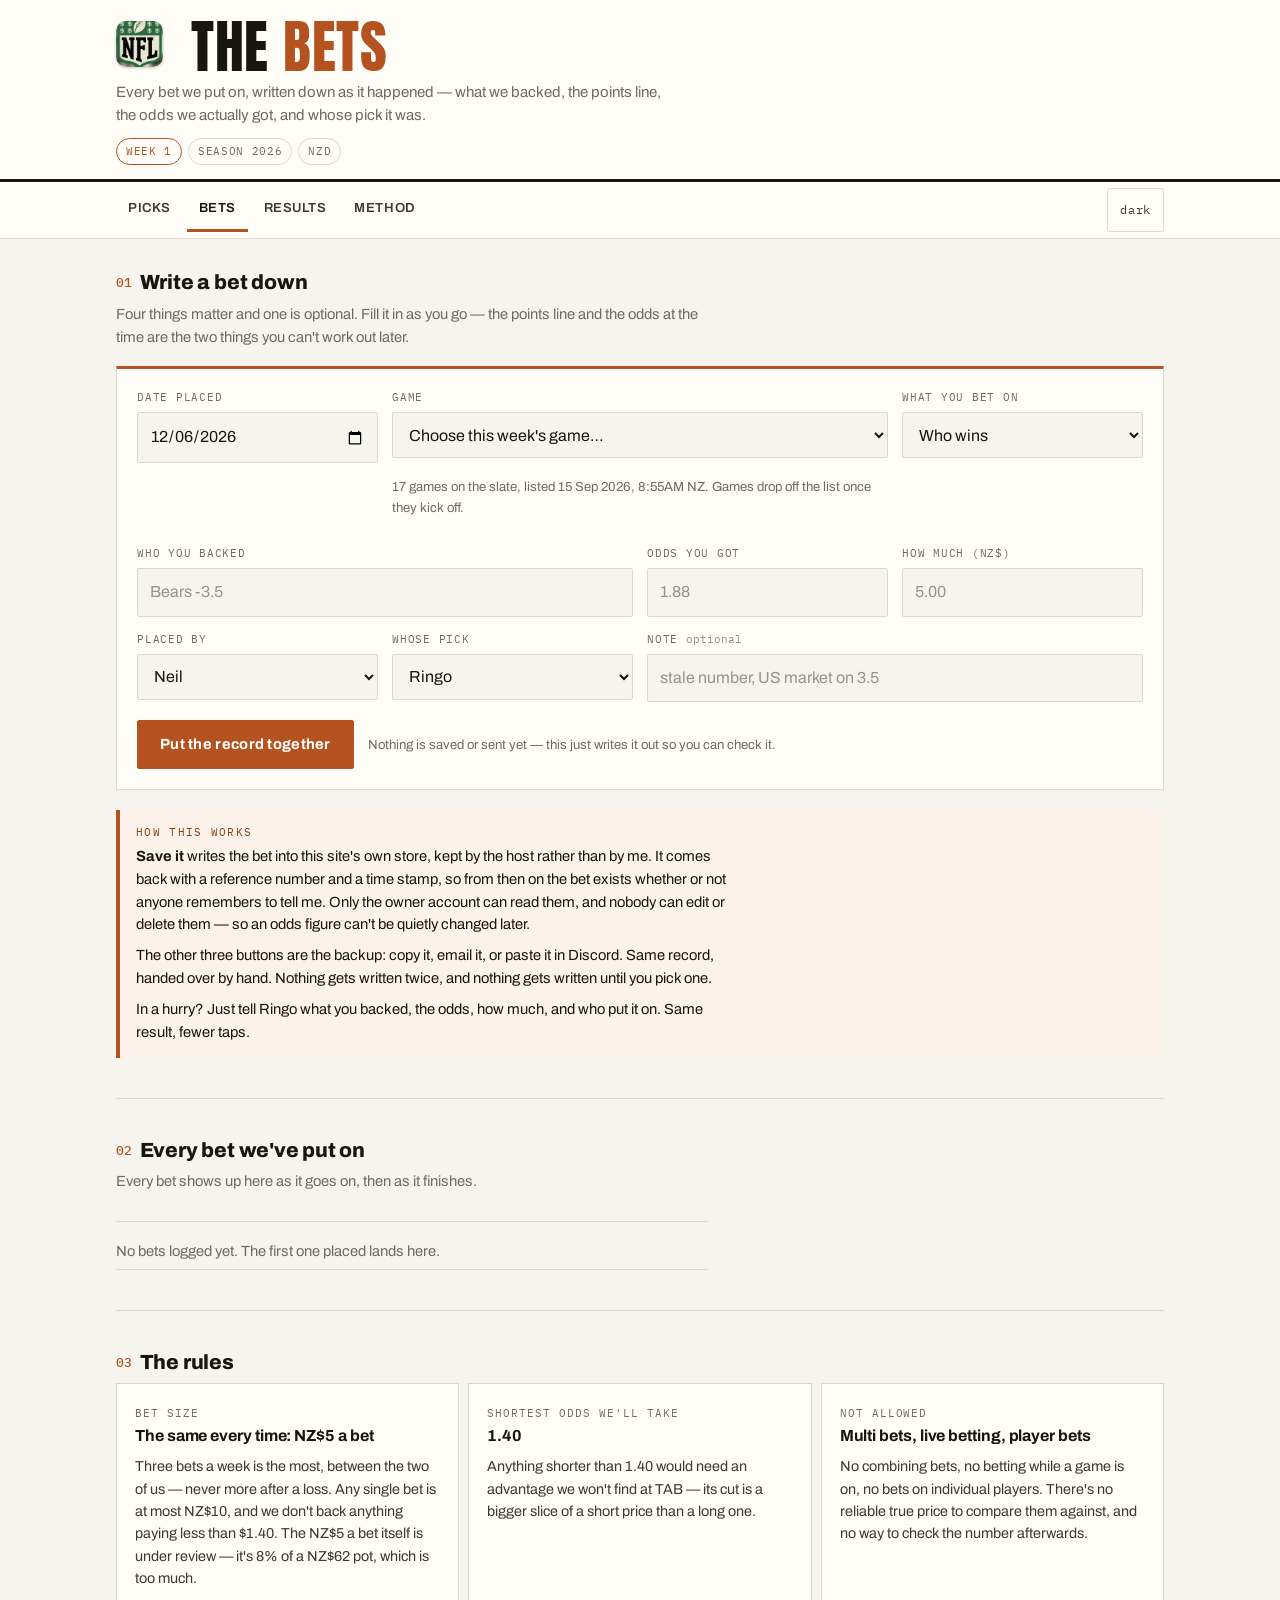
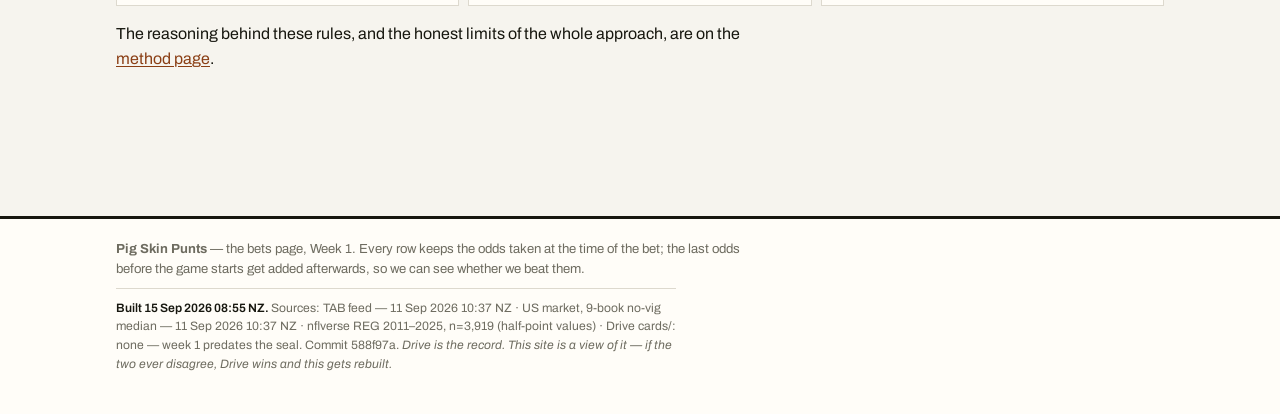
==== commit bfdfd5e1: "Site update" ====
--- a/bets.html
+++ b/bets.html
@@ -9,7 +9,7 @@
 <link rel="preconnect" href="https://fonts.gstatic.com" crossorigin>
 <link rel="stylesheet" href="https://fonts.googleapis.com/css2?family=Anton&family=Archivo:wght@400;600;700;800&family=IBM+Plex+Mono:wght@400;600&display=swap">
 <link rel="stylesheet" href="assets/style.css?v=7c757b18">
-<link rel="stylesheet" href="assets/extra.css?v=f0cb37d6">
+<link rel="stylesheet" href="assets/extra.css?v=497341a4">
   <link rel="icon" href="assets/img/mark.png?v=fbabd2e8">
   <link rel="apple-touch-icon" href="assets/img/mark-180.png?v=22c5c44d">
 </head>
@@ -163,6 +163,6 @@
   </div>
 </footer>
 
-<script src="assets/app.js?v=a3cd8387"></script>
+<script src="assets/app.js?v=bbd80457"></script>
 </body>
 </html>
--- a/assets/extra.css
+++ b/assets/extra.css
@@ -138,6 +138,62 @@
   border-top: 1px solid var(--line);
 }
 .build-stamp strong { color: var(--ink); font-weight: 600; }
+
+/* ---------- the board (every price we checked) ----------
+   Neil's ask, 14 Sep 2026: publish the whole ranked board, with the picks that reached the
+   bar kept visibly apart from the ones that did not. Red gets its own colour rather than
+   reusing --fail, which is a deliberate grey ("not good enough") and too quiet to read as a
+   verdict at a glance down a 28-row list. Everything here is colour and marks only — the
+   numbers themselves come from build_board.py. */
+:root { --short: #b3271f; }
+html[data-theme="dark"] { --short: #e8776c; }
+
+.board-summary {
+  margin: 18px 0 20px;
+  padding: 16px 18px 17px;
+  background: var(--surface);
+  border: 1px solid var(--line);
+  border-left: 3px solid var(--leather);
+}
+.board-summary .board-head {
+  font-size: 1.02rem;
+  line-height: 1.5;
+  color: var(--ink-2);
+}
+.board-summary .board-head strong {
+  font-family: var(--display);
+  font-size: 1.22rem;
+  letter-spacing: 0.01em;
+  color: var(--ink);
+  margin-right: 6px;
+}
+.board-summary .board-read {
+  margin: 8px 0 0;
+  font-family: var(--mono);
+  font-size: 0.74rem;
+  color: var(--muted);
+}
+
+table tbody tr.cleared td:first-child { box-shadow: inset 3px 0 0 var(--qualify); }
+table tbody tr.short td:first-child { box-shadow: inset 3px 0 0 var(--short); }
+td.b-pick { font-weight: 600; }
+td.b-game { color: var(--muted); font-size: 0.82rem; }
+td.cleared-ink { color: var(--qualify); font-weight: 600; }
+td.short-ink { color: var(--short); }
+td.v { font-family: var(--mono); font-size: 0.72rem; letter-spacing: 0.04em; }
+td.v::before {
+  content: "";
+  display: inline-block;
+  width: 8px;
+  height: 8px;
+  margin-right: 6px;
+  border-radius: 50%;
+  vertical-align: 1px;
+}
+td.v-cleared { color: var(--qualify); }
+td.v-cleared::before { background: var(--qualify); }
+td.v-short { color: var(--short); }
+td.v-short::before { background: var(--short); }
 
 /* ---------- long tables ---------- */
 .table-wrap table tbody tr:nth-child(even) { background: rgba(0, 0, 0, 0.028); }
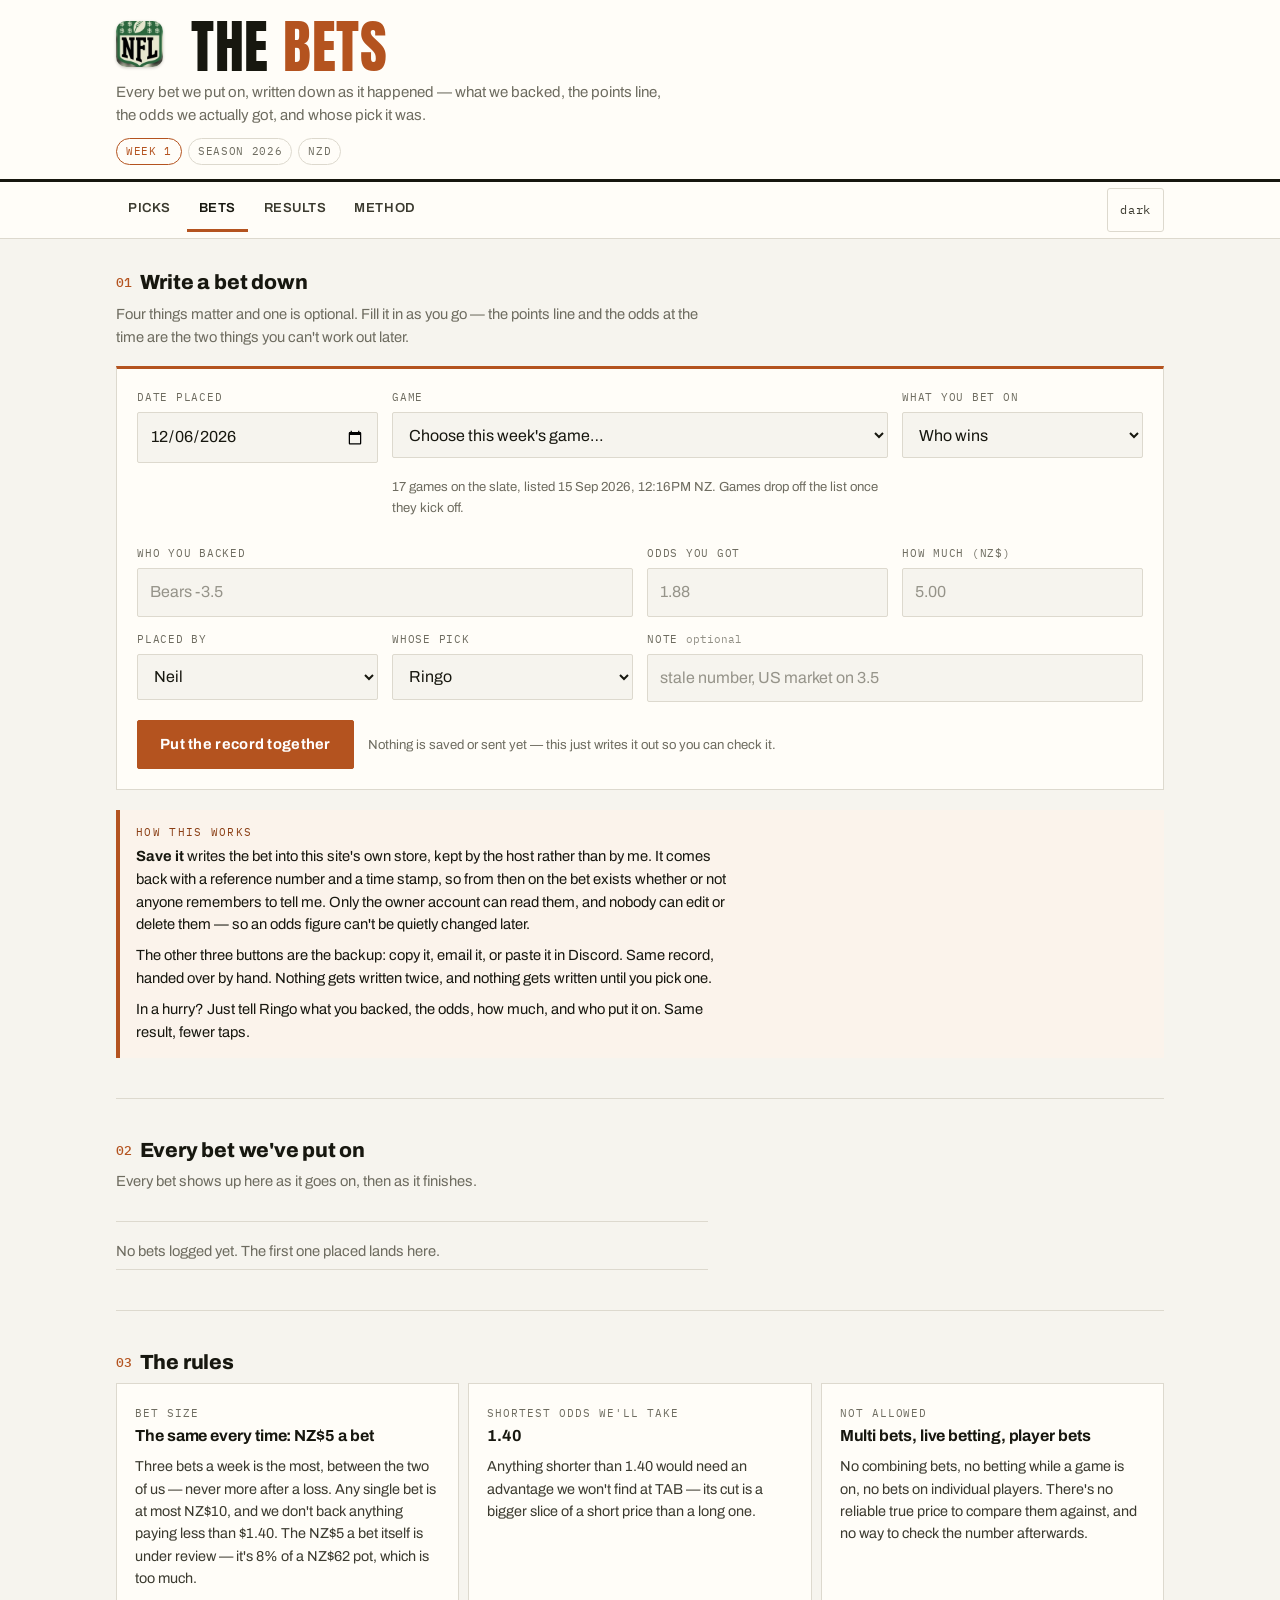
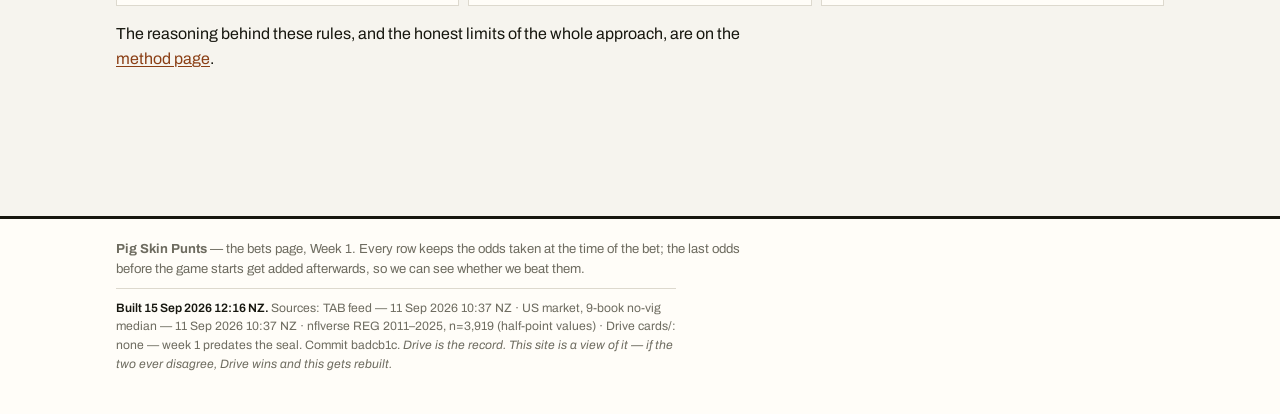
==== commit 7f0f7da0: "rules: the bar is a label, not a cutoff — the analysis is the product, the judgement is Neil's and C" ====
--- a/bets.html
+++ b/bets.html
@@ -163,6 +163,6 @@
   </div>
 </footer>
 
-<script src="assets/app.js?v=bbd80457"></script>
+<script src="assets/app.js?v=16953d01"></script>
 </body>
 </html>
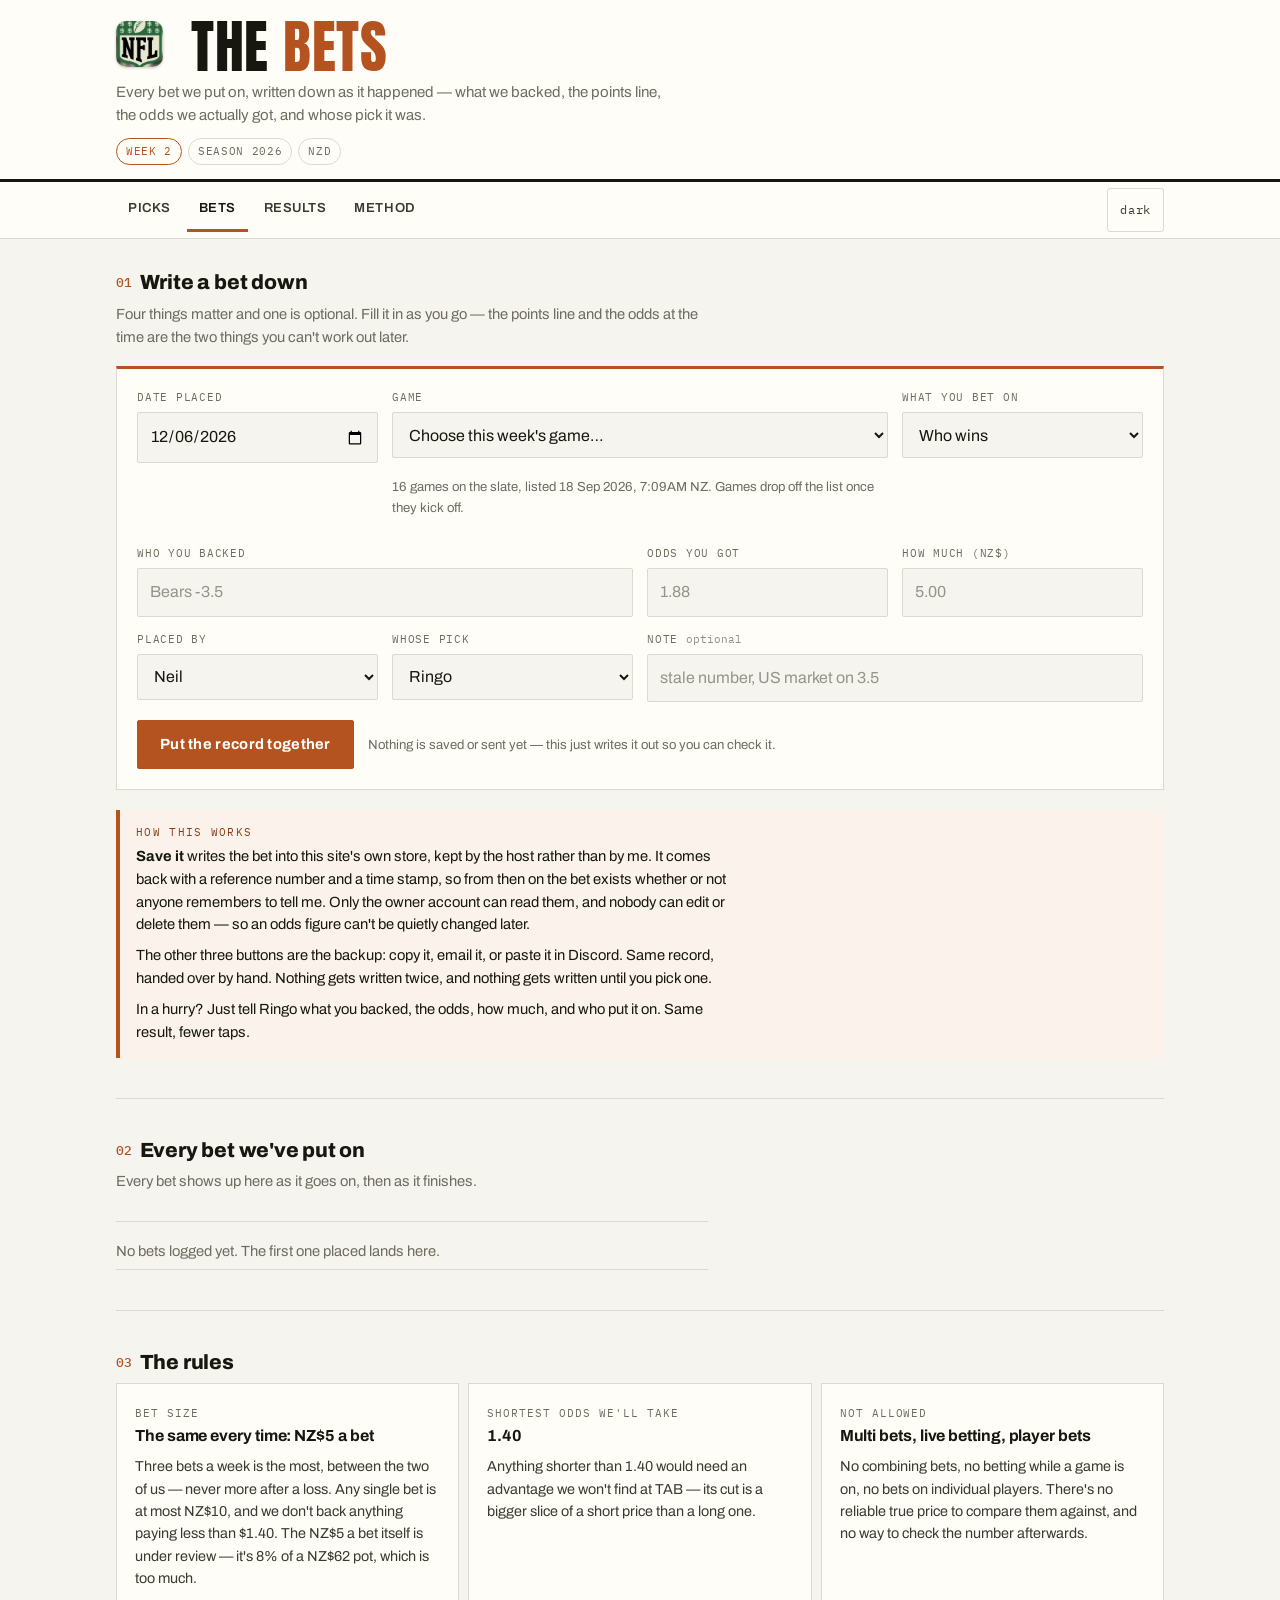
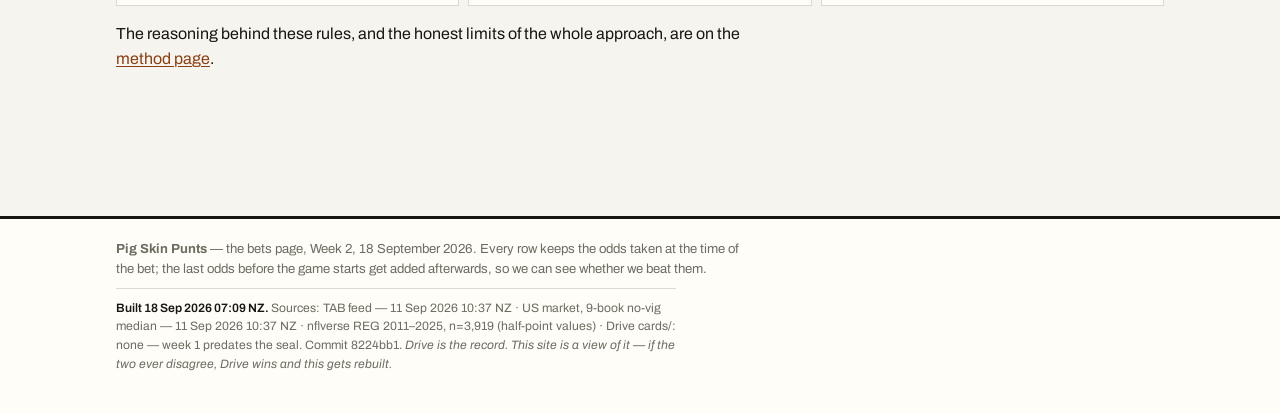
==== commit bafbcd35: "the page follows the week: week stamp, next game up, and the under's true price now carry through" ====
--- a/bets.html
+++ b/bets.html
@@ -20,7 +20,7 @@
     <h1 class="wordmark"><img class="mark" src="assets/img/mark.png?v=fbabd2e8" alt="" width="56" height="56"> The <span>bets</span></h1>
     <p class="tagline">Every bet we put on, written down as it happened — what we backed, the points line, the odds we actually got, and whose pick it was.</p>
     <div class="chips">
-      <span class="chip live">Week 1</span>
+      <span class="chip live" id="chipWeek">Week 1</span>
       <span class="chip">Season 2026</span>
       <span class="chip">NZD</span>
     </div>
@@ -159,10 +159,10 @@
 
 <footer>
   <div class="inner">
-    <p><strong>Pig Skin Punts</strong> — the bets page, Week 1. Every row keeps the odds taken at the time of the bet; the last odds before the game starts get added afterwards, so we can see whether we beat them.</p>
+    <p><strong>Pig Skin Punts</strong> — the bets page, <span id="footerWeek">Week 1</span>. Every row keeps the odds taken at the time of the bet; the last odds before the game starts get added afterwards, so we can see whether we beat them.</p>
   </div>
 </footer>
 
-<script src="assets/app.js?v=16953d01"></script>
+<script src="assets/app.js?v=e4d6ffc4"></script>
 </body>
 </html>
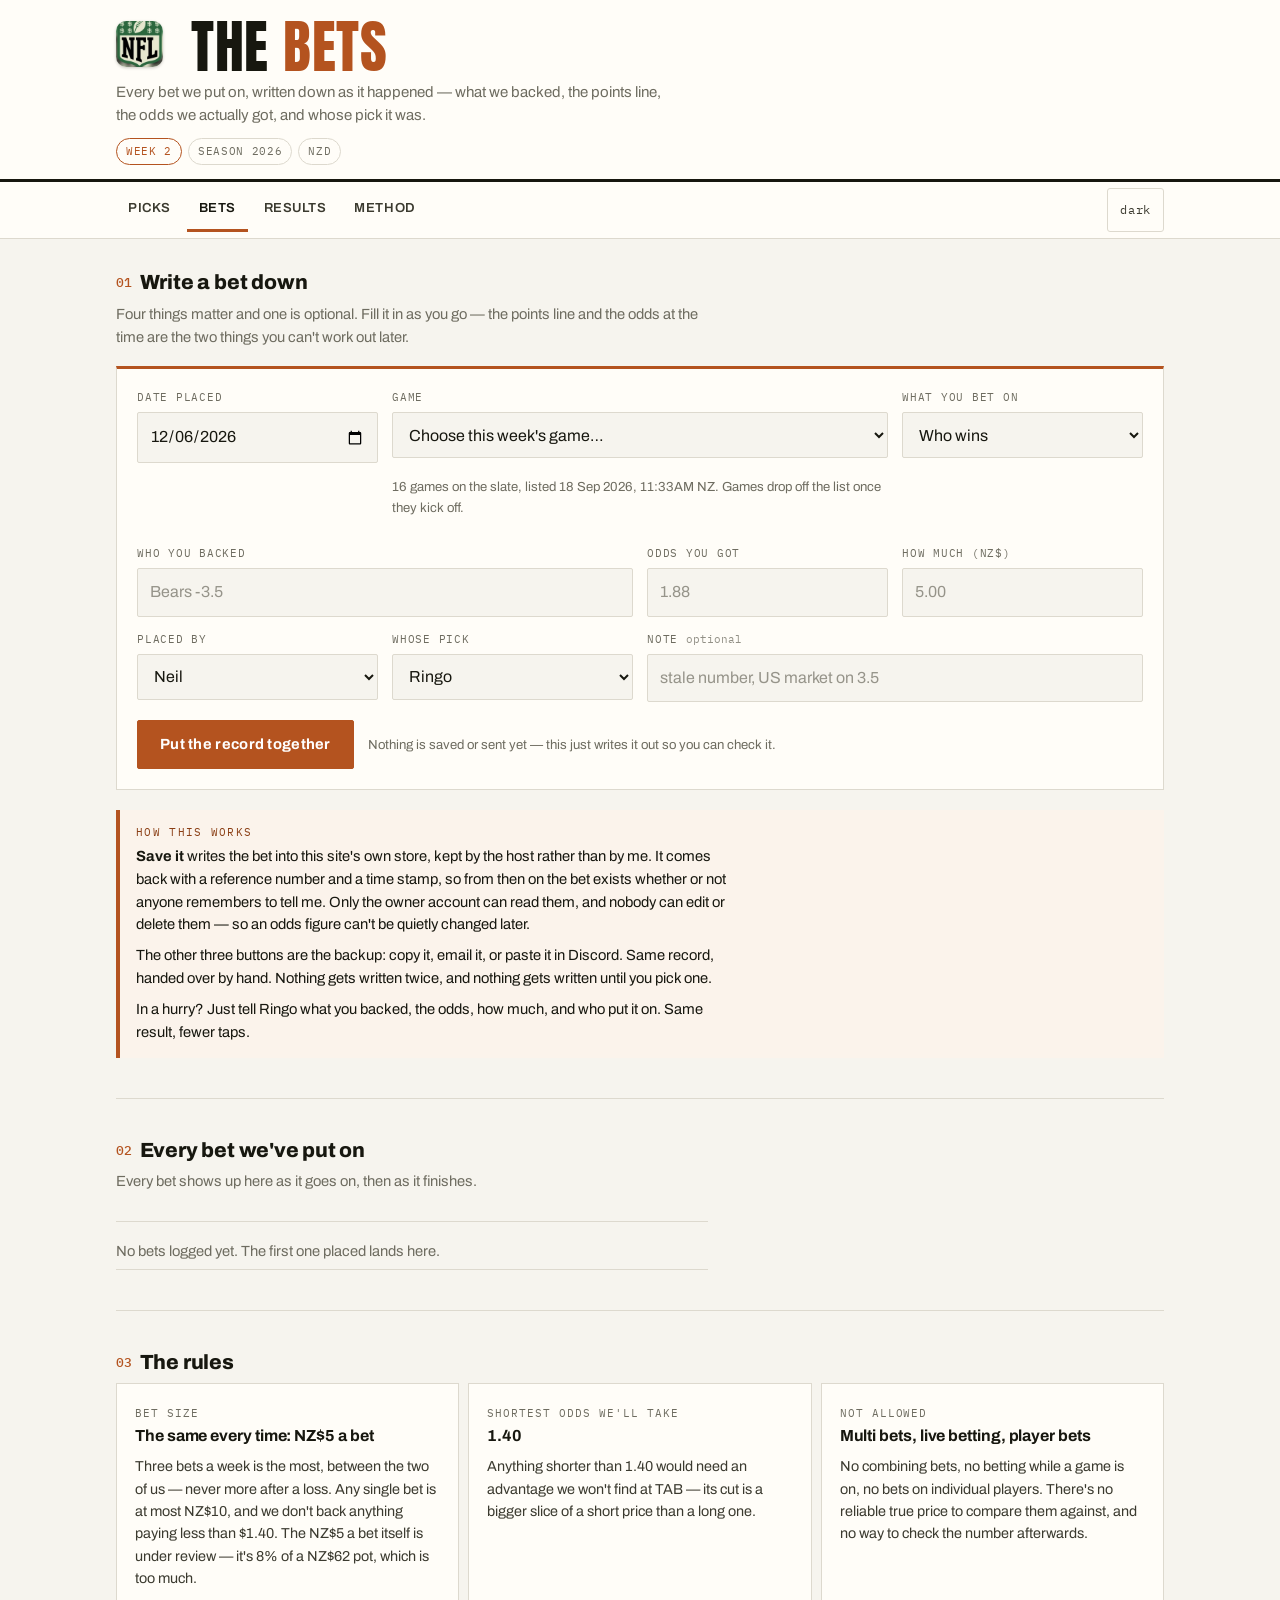
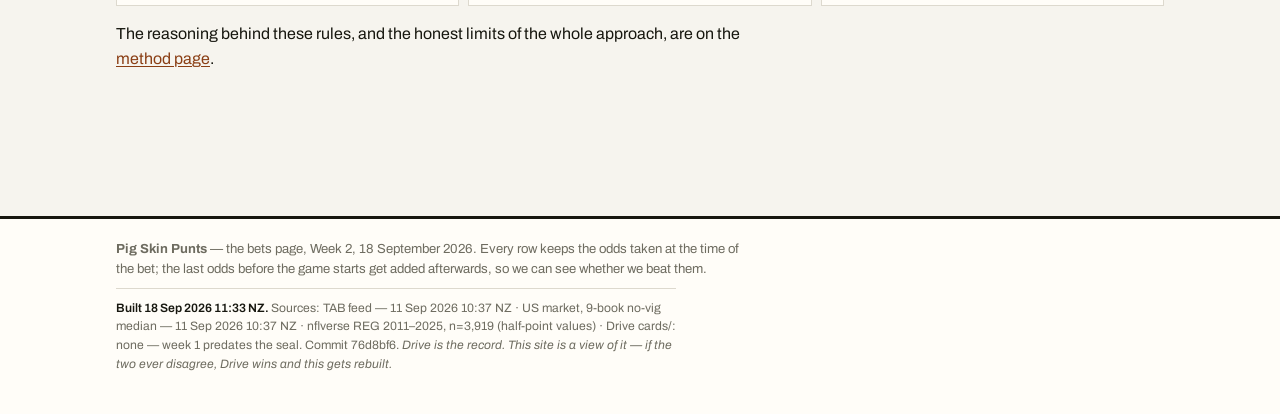
==== commit ac2057af: "the bar is a label, not a cutoff: say that where the page used to say 'no bet / bet'" ====
--- a/bets.html
+++ b/bets.html
@@ -163,6 +163,6 @@
   </div>
 </footer>
 
-<script src="assets/app.js?v=e4d6ffc4"></script>
+<script src="assets/app.js?v=876ac51e"></script>
 </body>
 </html>
